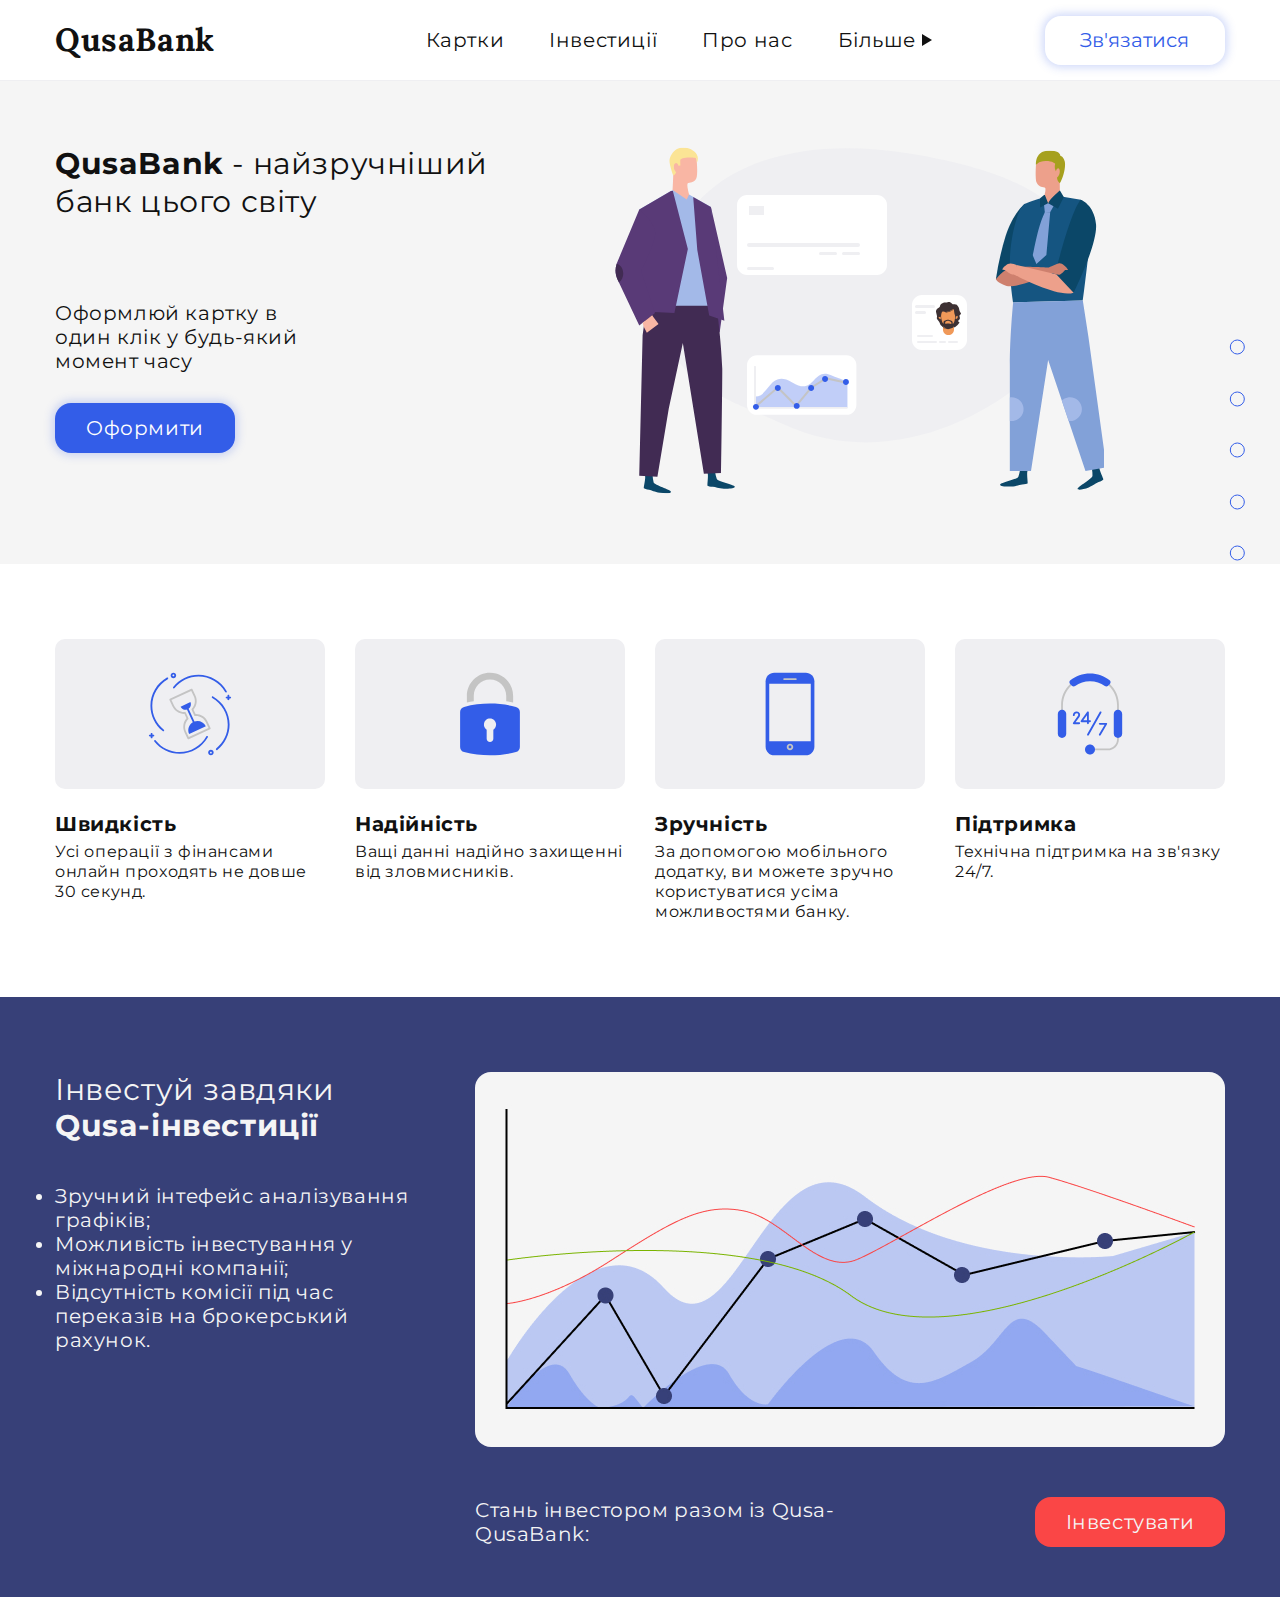
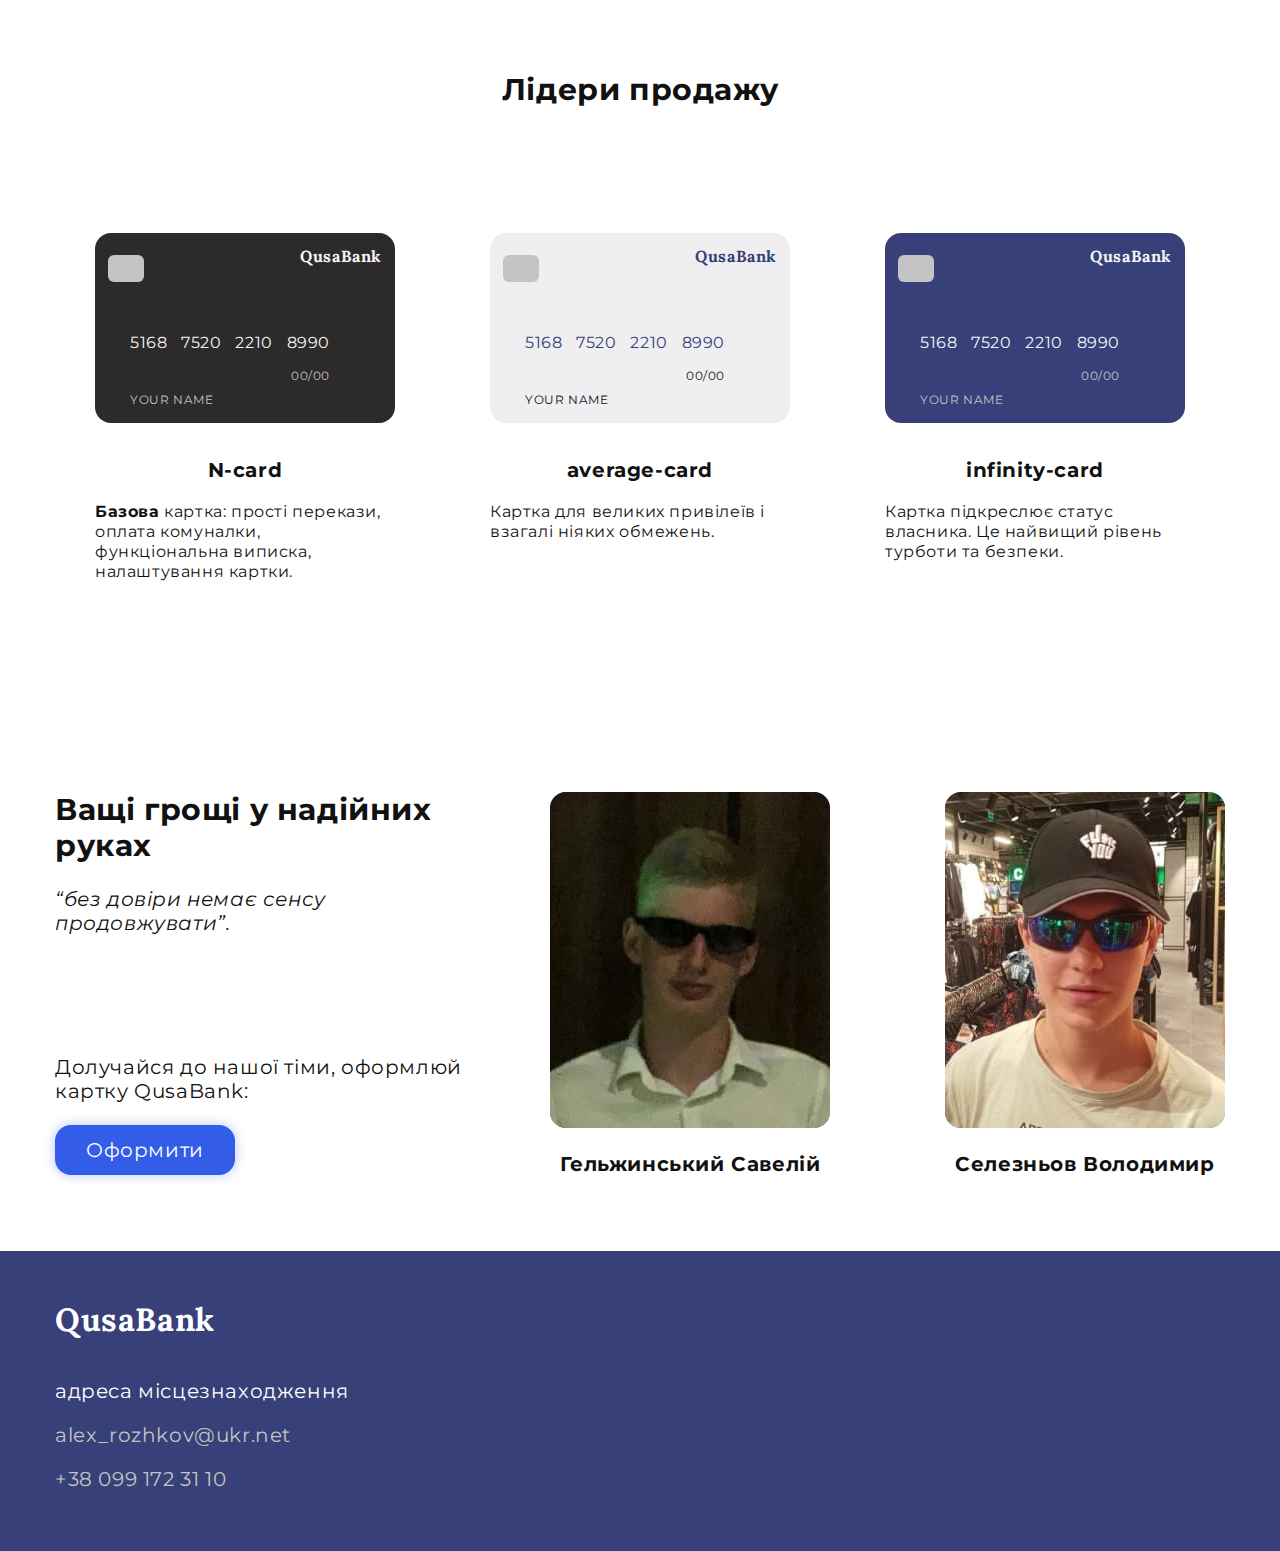
==== index.html @ 8b02522b "Дополнен код." ====
<!DOCTYPE html>
<html lang="uk">
  <head>
    <meta charset="UTF-8" />
    <meta http-equiv="X-UA-Compatible" content="IE=edge" />
    <meta name="viewport" content="width=device-width, initial-scale=1.0" />
    <title>QusuBank - Головна</title>
    <link rel="preconnect" href="https://fonts.googleapis.com" />
    <link rel="preconnect" href="https://fonts.gstatic.com" crossorigin />
    <link
      href="https://fonts.googleapis.com/css2?family=Lora:wght@700&family=Montserrat:ital,wght@0,400;0,500;0,700;1,400&display=swap"
      rel="stylesheet"
    />
    <link
      rel="stylesheet"
      href="https://cdnjs.cloudflare.com/ajax/libs/modern-normalize/1.1.0/modern-normalize.min.css"
    />
    <link rel="stylesheet" href="./css/main.min.css" />
  </head>
  <body>
    <header class="header">
      <div class="header__container container">
        <a href="./index.html" lang="en" class="logo link">QusaBank</a>
        <nav>
          <ul class="menu list">
            <li class="menu__item">
              <a href="./cards.html" class="menu__link_inactive menu__link link">Картки</a>
            </li>
            <li class="menu__item">
              <a href="./investing.html" class="menu__link_inactive menu__link link">Інвестиції</a>
            </li>
            <li class="menu__item">
              <a href="./about.html" class="menu__link_inactive menu__link link">Про нас</a>
            </li>
            <li class="menu__item_more menu__link_more menu__link link">Більше
              <svg class="menu__svg_more" width="12" height="12">
                <polygon points="0,0 10,6 0,12"/>
              </svg>
              <aside class="is-hidden menu_min">
                <ul class="list">
                  <li><a href="./investing.html" class="menu__link_min menu__link link">Розділ 1</a>
                  <li><a href="./investing.html" class="menu__link_min menu__link link">Розділ 2</a>
                  <li><a href="./investing.html" class="menu__link_min menu__link link">Розділ 3</a>
                  <li><a href="./investing.html" class="menu__link_min menu__link link">Розділ 4</a>
                </ul>
              </aside>
            </li>
          </ul>
        </nav>
        <button type="button" class="contact-button">Зв'язатися</button>
      </div>
    </header>
    <main>
      <section class="navigation">
      <ul class="navigation__list list">
        <li class="navigation__item"><a href="#hero" class="navigation__link_active navigation__link link">Головна</a></li>
        <li class="navigation__item"><a href="#advantages" class="navigation__link link">Переваги</a></li>
        <li class="navigation__item"><a href="#investing" class="navigation__link link">Інвестуй</a></li>
        <li class="navigation__item"><a href="#cards" class="navigation__link link">Картки</a></li>
        <li class="navigation__item"><a href="#about" class="navigation__link link">Власники</a></li>
      </ul>
    </section>
      <section class="hero section" id="hero">
        <div class="hero__container container">
          <div class="hero__text">
            <h1 class="main-title">
              <strong lang="en">QusaBank</strong> - найзручніший банк цього світу
            </h1>
            <p class="hero__text_order">Оформлюй картку в один клік у будь-який момент часу</p>
            <a href="" class="order__link link">Оформити</a>
          </div>
          <div class="hero__container_svg">
              <svg class="hero__svg_blop" width="415" height="300">
                <use href="./images/sprite.svg#blop-hero"></use>
              </svg>
            <a class="hero1 hero__svg_owners hero__svg link" href="https://github.com/Geljinskiy" rel="noopener noreferrer nofollow" target="_blank">
              <svg width="120" height="346">
                <use href="./images/sprite.svg#hero1"></use>
              </svg>
            </a>
            <a class="hero2 hero__svg_owners hero__svg link" href="https://github.com/Poison2300" rel="noopener noreferrer nofollow" target="_blank">
              <svg width="110" height="340">
                <use href="./images/sprite.svg#hero2"></use>
              </svg>
            </a>
            <a class="hero__svg_card hero__svg link" href="./cards.html">
              <svg width="150" height="80" >
                <use href="./images/sprite.svg#card"></use>
              </svg>
            </a>
            <a class="hero__svg_id-card hero__svg link" href="">
              <svg width="55" height="55" >
                <use href="./images/sprite.svg#id-card"></use>
              </svg>
            </a>
            <a class="hero__svg_graphic hero__svg link" href="">
              <svg width="110" height="60" >
                <use href="./images/sprite.svg#graphic-hero"></use>
              </svg>
            </a>
          </div>
        </div>
      </section>
      <section class="advantages section" id="advantages">
        <div class="container">
          <h2 class="visually-hidden">Переваги</h2>
          <!--Має бути схованним-->
          <ul class="advantages__list card-set list">
            <li class="advantages__item card-set__item">
              <div class="advantages__img">
                <svg width="84">
                  <use href="./images/sprite.svg#time"></use>
                </svg>
              </div>
                <h3 class="advantages__subtitle subtitle">Швидкість</h3>
                <p class="p_small">
                  Усі операції з фінансами онлайн проходять не довше 30 секунд.
                </p>
            </li>
            <li class="advantages__item card-set__item">
              <div class="advantages__img">
                <svg width="84">
                  <use href="./images/sprite.svg#lock"></use>
                </svg>
              </div>
                <h3 class="advantages__subtitle subtitle">Надійність</h3>
                <p class="p_small">Ващі данні надійно захищенні від зловмисників.</p>
            </li>
            <li class="advantages__item card-set__item">
              <div class="advantages__img">
                <svg width="84">
                  <use href="./images/sprite.svg#phone"></use>
                </svg>
              </div>
                <h3 class="advantages__subtitle subtitle">Зручність</h3>
                <p class="p_small">
                  За допомогою мобільного додатку, ви можете зручно користуватися
                  усіма можливостями банку.
                </p>
            </li>
            <li class="advantages__item card-set__item">
              <div class="advantages__img">
                <svg width="84"">
                  <use href="./images/sprite.svg#headphones"></use>
                </svg>
              </div>
                <h3 class="advantages__subtitle subtitle">Підтримка</h3>
                <p class="p_small">Технічна підтримка на зв'язку 24/7.</p>
            </li>
          </ul>
        </div>
      </section>
      <section class="investing_main section" id="investing">
        <div class="investing__container_main container">
          <div class="investing__text_main">
            <h2 class="investing__title_main title">
              Інвестуй завдяки <strong><span lang="en">Qusa</span>-інвестиції</strong>
            </h2>
            <ul>
              <li>Зручний інтефейс аналізування графіків;</li>
              <li>Можливість інвестування у міжнародні компанії;</li>
              <li>
                Відсутність комісії під час переказів на брокерський рахунок.
              </li>
            </ul>
          </div>
          <div class="investing__graphic_main">
            <img class="graphic__img_main" width="750" src="./images/jpg,png/graphic.jpg" alt="графік">
            <div class="investing_join">
              <p class="investing__text_join">Стань інвестором разом із <span lang="en">Qusa-QusaBank</span>:</p>
              <a href="" class="investing__link_join link">Інвестувати</a>
            </div>
          </div>
        </div>
      </section>
      <section class="cards section" id="cards">
        <div class="container">
          <h2 class="cards__title_main title">Лідери продажу</h2>
          <ul class="card-set list">
            <li class="card-set__item">
              <a href="" class="cards__link link">
                <div class="card">
                <svg width="300" height="190">
                  <rect width="300" height="190" fill="#2C2A2A" rx="16"/>
                  <rect width="36" height="27" x="13" y="22" fill="#C4C4C4" rx="6"/>
                </svg>
                <p class="card-b-name n-card-main-color card-p">QusaBank</p>
                <p class="card-number n-card-main-color card-p">5168&nbsp;&nbsp;&nbsp;7520&nbsp;&nbsp;&nbsp;2210&nbsp;&nbsp;&nbsp;8990</p>
                <p class="card-term n-card-secondary-color card-p">00/00</p>
                <p class="card-owner-name n-card-secondary-color card-p">YOUR NAME</p>
                </div>
                <h3 lang="en" class="cards-main-name subtitle">N-card</h3>
                <p class="p_small">
                  <b>Базова</b> картка: прості перекази, оплата комуналки,
                  функціональна виписка, налаштування картки.
                </p>
              </a>
            </li>
            <li class="card-set__item">
              <a href="" class="cards__link link">
                <div class="card">
                <svg width="300" height="190">
                  <rect width="300" height="190" fill="#EFEFF2" rx="16"/>
                  <rect width="36" height="27" x="13" y="22" fill="#C4C4C4" rx="6"/>
                </svg>
                <p class="card-b-name average-card-main-color card-p">QusaBank</p>
                <p class="card-number average-card-main-color card-p">5168&nbsp;&nbsp;&nbsp;7520&nbsp;&nbsp;&nbsp;2210&nbsp;&nbsp;&nbsp;8990</p>
                <p class="card-term average-card-secondary-color card-p">00/00</p>
                <p class="card-owner-name average-card-secondary-color card-p">YOUR NAME</p>
                </div>
                <h3 lang="en" class="cards-main-name subtitle">average-card</h3>
                <p class="p_small">Картка для великих привілеїв і взагалі ніяких обмежень.</p>
              </a>
            </li>
            <li class="card-set__item">
              <a href="" class="cards__link link">
                <div class="card">
                <svg width="300" height="190">
                  <rect width="300" height="190" fill="#374078" rx="16"/>
                  <rect width="36" height="27" x="13" y="22" fill="#C4C4C4" rx="6"/>
                </svg>
                <p class="card-b-name infinity-card-main-color card-p">QusaBank</p>
                <p class="card-number infinity-card-main-color card-p">5168&nbsp;&nbsp;&nbsp;7520&nbsp;&nbsp;&nbsp;2210&nbsp;&nbsp;&nbsp;8990</p>
                <p class="card-term infinity-card-secondary-color card-p">00/00</p>
                <p class="card-owner-name infinity-card-secondary-color card-p">YOUR NAME</p>
                </div>
                <h3 lang="en" class="cards-main-name subtitle">infinity-card</h3>
                <p class="p_small">
                  Картка підкреслює статус власника. Це найвищий рівень турботи та
                  безпеки.
                </p>
              </a>
            </li>
          </ul>
        </div>
      </section>
      <section class="about_main section" id="about">
        <div class="about__container_main container">
            <div class="about__text_main">
              <h2 class="about__title_main title">Ващі грощі у надійних руках</h2>
              <q class="about__cite_main">“без довіри немає сенсу продовжувати”.</q>
              <p class="about__text_join">Долучайся до нашої тіми, оформлюй картку <span lang="en">QusaBank</span>:</p>
              <a href="" class="order__link link">Оформити</a>
            </div>
            <ul class="owners__list_main list">
              <li class="owners__item_main">
                <a class="owners__link_gh link" href="https://github.com/Geljinskiy" rel="noopener noreferrer nofollow" target="_blank">
                  <div class="staff_main">
                    <img class="staff__photo_main" src="./images/jpg,png/geljinskiy.jpg" alt="Гельжинський - співвласник банку QusaBank" width="280"/>
                    <div class="owners__description">
                      <p class="owners__description_part">
                        Засновник та співвласник банку “<span lang="en">QusaBank</span>”.
                      </p>
                      <p class="owners__description_part">17 місце в
                        укрфїнському списку “Форбс”.
                      </p>
                    </div>
                  </div>
                  <h3 class="owners__name_main subtitle">Гельжинський Савелій</h3>
                </a>
              </li>
              <li class="owners__item_main">
                <a class="owners__link_gh link" href="https://github.com/Poison2300" rel="noopener noreferrer nofollow" target="_blank">
                  <div class="staff_main">
                    <img class="staff__photo_main" src="./images/jpg,png/seleznev.jpg" alt="Селезньов - співвласник банку QusaBank" width="280"/>
                    <div class="owners__description">
                      <p class="owners__description_part">
                        Засновник та співвласник банку “<span lang="en">QusaBank</span>”.
                      </p>
                      <p class="owners__description_part">19 місце в
                        укрфїнському списку “Форбс”.
                      </p>
                    </div>
                  </div>
                  <h3 class="owners__name_main subtitle">Селезньов Володимир</h3>
                </a>
              </li>
            </ul>
        </div>
      </section>
    </main>
    <footer class="footer">
      <div class="container">
          <a href="" lang="en" class="logo_footer logo link">QusaBank</a>
          <address>
            <div class="footer__address">
              <a class="footer__link_opaque footer__link link" href="https://goo.gl/maps/NCCSErjgZUdGbSYT9" rel="noopener noreferrer nofollow" target="_blank" >адреса місцезнаходження</a>
              <ul class="list">
                <li>
                  <a lang="en" href="mailto:alex_rozhkov@ukr.net" class="footer__link link"
                    >alex_rozhkov@ukr.net</a>
                </li>
                <li>
                  <a href="tel:+380991723110" class="footer__link link">+38 099 172 31 10</a>
                </li>
              </ul>
            </div>
          </address>
      </div>
    </footer>
    <script src="./js/scrollBar.js"></script>
  </body>
</html>
---- css/main.min.css ----
:root{--main-font: "Montserrat", sans-serif;--secondary-font: "Lora", serif;--primary-brand-color: #335de8;--secondary-brand-color: #374078;--complementary-brand-color: #fa4646;--main-light-color: #efeff2;--secondary-light-color: #c4c4c4;--tertiary-light-color: #f5f5f5;--white-color: #ffffff;--main-dark-color: #111111;--card-set__item: 4;--card-set-margin-pos: 30px;--card-set-margin-neg: -30px;--transition-main: 250ms linear}.visually-hidden{position:absolute;width:1px;height:1px;margin:-1px;padding:0;overflow:hidden;bottom:0;clip:rect(0 0 0 0)}.is-hidden{opacity:0;pointer-events:none;visibility:hidden}html{box-sizing:border-box}*,*::before,*::after{box-sizing:inherit}body{font-family:var(--main-font);font-size:20px;font-style:normal;font-weight:400;color:var(--main-dark-color);line-height:1.2;letter-spacing:0.03em}h1,h2,h3,h4,p{margin-top:0;margin-bottom:0}ul,ol{margin-top:0;margin-bottom:0;padding-left:0}img{display:block;max-width:100%;height:auto}a{display:block}.list{list-style:none}.link{text-decoration:none;color:inherit}address{font-style:normal}q{quotes:none;font-style:italic}.container{width:1200px;margin-left:auto;margin-right:auto;padding-left:15px;padding-right:15px}.logo{font-family:var(--secondary-font);font-weight:700;font-size:32px}section{padding-top:75px;padding-bottom:75px}.p_small{font-size:16px;line-height:1.25}.title{font-weight:700;font-size:30px}.subtitle{font-weight:700;font-size:inherit}.main-title{font-weight:400;font-size:30px;line-height:1.27;margin-bottom:80px}.card-set{display:flex;flex-wrap:wrap;margin-left:var(--card-set-margin-neg);margin-top:var(--card-set-margin-neg)}.card-set__item{margin-left:var(--card-set-margin-pos);margin-top:var(--card-set-margin-pos);flex-basis:calc(100% / var(--card-set__item) - 30px)}.contact-button{min-width:180px;padding:13px 22px;color:var(--primary-brand-color);box-shadow:0px 0px 10px 2px rgba(51,93,232,0.25);border-radius:16px;border-style:none;background-color:var(--white-color);cursor:pointer;transition:color var(--transition-main),background-color var(--transition-main)}.contact-button:focus-visible,.contact-button:hover{color:var(--white-color);background-color:var(--primary-brand-color)}.order__link{min-width:180px;display:inline-block;text-align:center;color:var(--white-color);background-color:var(--primary-brand-color);padding:13px 16px;border-radius:16px;box-shadow:0px 0px 10px 2px rgba(51,93,232,0.25);transition:color var(--transition-main),background-color var(--transition-main)}.order__link:focus-visible,.order__link:hover{background-color:var(--white-color);color:var(--primary-brand-color)}.slider{width:397px;margin-left:74px;margin-top:auto;margin-bottom:auto}.slider-nav{text-align:center}.slider-nav__item{cursor:pointer;height:12px;width:12px;background-color:var(--secondary-light-color);border-radius:50%;display:inline-block;transition:background-color var(--transition-main)}.slider-nav__item:not(:last-child){margin-right:10px}.slider-nav__item_active,.slider-nav__item:hover{background-color:var(--primary-brand-color)}.slides{position:relative;margin-bottom:18px}.slides__item{display:none}.slides__img{border-radius:16px}.slides__text{color:var(--tertiary-light-color);position:absolute;width:100%;text-align:center;top:190px}.prev,.next{position:absolute;top:50%;transform:translateY(-50%);display:flex;justify-content:center;align-items:center;cursor:pointer;width:40px;height:40px;border-radius:50%;border:2px solid var(--secondary-light-color);transition:border-color var(--transition-main);user-select:none}.prev{left:-17px;transform:translateX(-100%)}.next{right:-17px;transform:translateX(100%)}.prev:hover .nav-slider-svg,.next:hover .nav-slider-svg{fill:var(--primary-brand-color)}.prev:hover,.next:hover{border-color:var(--primary-brand-color)}.nav-slider-svg,.nav-slider-svg{fill:var(--secondary-light-color);transition:fill var(--transition-main)}.navigation{position:fixed;top:50%;transform:translateY(-50%);right:0;z-index:100;padding-left:75px}.navigation__list{height:230px;display:flex;flex-direction:column;justify-content:space-between;transition:transform var(--transition-main)}.navigation:hover .navigation__list{transform:translateX(-100%)}.navigation__item{position:relative}.navigation__link{transform:translateX(100%);transition:var(--transition-main)}.navigation__link:hover,.navigation__link:focus-visible{color:var(--primary-brand-color)}.navigation__link:hover .navigation__link::before,.navigation__link:focus-visible .navigation__link::before{background-color:var(--primary-brand-color)}.navigation__link_active{color:var(--primary-brand-color)}.navigation__link::before{content:"";position:absolute;height:15px;width:15px;border:solid var(--primary-brand-color) 1px;border-radius:50%;background-color:transparent;top:50%;transform:translateY(-50%);left:-50px;transition:background-color var(--transition-main)}.header{border-bottom:1px solid var(--main-light-color)}.header__container{display:flex;align-items:center;justify-content:space-between}.menu{display:flex;align-items:center;margin-left:100px}.menu__item{overflow:hidden;position:relative}.menu__item:not(:last-child){margin-right:45px}.menu__link{position:relative;display:block;padding-top:28px;padding-bottom:28px;transition:color var(--transition-main)}.menu__link:focus-visible,.menu__link:hover{color:var(--primary-brand-color)}.menu__link_inactive::after{content:"";height:2px;width:100%;bottom:-2px;left:0;background-color:#335de8;border-radius:26px;position:absolute}.menu__item:hover .menu__link_inactive::after,.menu__item:focus-visible .menu__link_inactive::after{transition:transform var(--transition-main);transform:translateY(-26px)}.menu__link_active{color:var(--primary-brand-color)}.menu__link_active::after{content:"";height:2px;width:100%;bottom:24px;left:0;background-color:#335de8;border-radius:26px;position:absolute}.menu__svg_more{fill:currentColor;transform-origin:center center;position:absolute;top:50%;right:0;transform:translateY(-50%);transition:transform 300ms linear}.menu__item_more{overflow:visible;cursor:default;padding-right:18px}.menu__item_more:hover .menu__svg_more,.menu__item_more:focus-visible .menu__svg_more{transform:rotate(90deg) translatex(-5px)}.menu_min{z-index:10;width:200px;height:246px;position:absolute;top:60px;left:50%;transform:translateX(-50%);background-color:var(--white-color);display:flex;flex-direction:column;justify-content:space-between;justify-content:center;align-items:center;border-radius:14px;border:1px solid var(--primary-brand-color)}.menu__link_min{padding:15px 30px}.menu__item_more:hover .menu_min{opacity:100%;pointer-events:all;visibility:visible}.hero{background-color:var(--tertiary-light-color);padding:64px 0}.hero__text{width:445px;height:282px}.hero__container_svg{position:relative;width:505px;height:355px;margin-left:107px}.hero__svg_blop{margin-left:55px;margin-top:auto;margin-bottom:auto}.hero__svg{position:absolute;transition:transform var(--transition-main)}.hero__svg:focus-visible,.hero__svg:hover{transform:scale(105%)}.hero__svg_owners{position:absolute;top:50%;transform:translateY(-50%);transition:transform var(--transition-main)}.hero1{left:8px}.hero2{right:8px}.hero__svg_owners:focus-visible,.hero__svg_owners:hover{transform:scale(102%) translateY(-50%)}.hero__svg_card{left:130px;top:50px}.hero__svg_id-card{left:305px;top:150px}.hero__svg_graphic{left:140px;top:210px}.hero__container{display:flex;flex-direction:row}.hero__text_order{margin-right:180px;margin-bottom:30px}.advantages__list{display:flex;flex-direction:row}.advantages__item{width:270px}.advantages__img{background-color:var(--main-light-color);margin-bottom:23px;border-radius:10px;display:flex;align-items:center;justify-content:center}.advantages__subtitle{margin-bottom:6px}.investing_main{background-color:var(--secondary-brand-color);color:var(--tertiary-light-color);padding-bottom:50px}.investing__container_main{display:flex}.graphic__img_main{margin-bottom:50px}.investing__text_main{margin-right:40px}.investing__title_main{font-weight:400;margin-bottom:40px}.investing__graphic_main{min-width:750px}.graphic__img_main{border-radius:16px}.investing_join{display:flex;flex-direction:row;align-items:center;justify-content:end}.investing__text_join{margin-right:88px}.investing__link_join{background-color:var(--complementary-brand-color);min-width:190px;padding:13px 16px;text-align:center;border-radius:16px;transition:color var(--transition-main),background-color var(--transition-main)}.investing__link_join:focus-visible,.investing__link_join:hover{color:var(--complementary-brand-color);background-color:var(--tertiary-light-color)}.cards{--card-set__item: 3;--card-set-margin-pos: 15px;--card-set-margin-neg: -15px}.cards__title_main{text-align:center;margin-bottom:60px}.card{position:relative;margin-bottom:30px;transition:transform var(--transition-main)}.card-p{position:absolute}.card-b-name{font-family:var(--secondary-font);font-weight:700;font-size:16px;top:14px;right:13px}.card-number{top:100px;left:35px;font-size:16px}.card-term{font-size:12px;top:136px;left:196px}.card-owner-name{font-size:12px;top:160px;left:35px}.cards__link{display:flex;flex-direction:column;align-items:center;width:300px;width:380px;height:474px;border-radius:22px;padding-top:65px;padding-left:40px;padding-right:40px;transition:background-color var(--transition-main)}.n-card-main-color,.child-card-main-color,.infinity-card-main-color{color:var(--tertiary-light-color)}.average-card-main-color{color:var(--secondary-brand-color)}.n-card-secondary-color,.child-card-secondary-color,.infinity-card-secondary-color{color:var(--secondary-light-color)}.pink-card-secondary-color{color:var(--secondary-brand-color)}.cards__link:focus-visible,.cards__link:hover{background-color:#f5f5f5}.cards__link:focus-visible .card,.cards__link:hover .card{transform:rotate(3deg)}.cards-main-name{margin-bottom:20px;text-align:center}.about__container_main{display:flex}.about__text_main{width:410px;margin-right:85px}.owners__list_main{display:flex}.about__title_main{margin-bottom:23px}.about__cite_main{display:block;margin-bottom:120px}.about__text_join{margin-bottom:22px}.owners__item_main:not(:last-child){margin-right:115px}.owners__link_gh{display:inline-block;width:280px}.staff_main{position:relative;overflow:hidden;margin-bottom:24px;border-radius:16px}.staff__photo_main{background-color:var(--primary-brand-color)}.owners__description{color:var(--white-color);background-color:rgba(51,93,232,0.7);top:0;padding:84px 22px;position:absolute;overflow:auto;transform:translateY(100%);transition:transform var(--transition-main)}.owners__link_gh:focus-visible .owners__description,.owners__link_gh:hover .owners__description{transform:translateY(0%)}.owners__name_main{text-align:center;transition:color var(--transition-main)}.owners__link_gh:focus-visible .owners__name_main,.owners__link_gh:hover .owners__name_main{color:#335de8}.owners__description_part:not(:last-child){margin-bottom:24px}.about__title{margin-bottom:45px}.about-hero{margin-left:auto}.about__container{display:flex}.about-hero{margin-top:-75px;margin-bottom:-75px}.staff__item:not(:last-child){margin-bottom:45px}.staff-container{display:flex}.staff__photo{background-color:var(--primary-brand-color);border-radius:16px;margin-right:75px}.staff__text{display:flex;flex-direction:column;justify-content:space-between;font-size:16px}.staff__name{font-weight:400;margin-bottom:50px}.owners{background-color:var(--tertiary-light-color)}.owners-title{text-align:center;margin-bottom:35px}.footer{color:var(--white-color);background-color:var(--secondary-brand-color);padding-top:50px;padding-bottom:40px}.footer__address{display:inline-block}.footer__link{color:var(--secondary-light-color);margin-bottom:20px;display:inline-block;transition:color var(--transition-main)}.footer__link_opaque{color:var(--white-color)}.footer__link:focus-visible,.footer__link:hover{color:var(--complementary-brand-color)}.logo_footer{margin-bottom:40px;display:inline-block}
/*# sourceMappingURL=main.min.css.map */
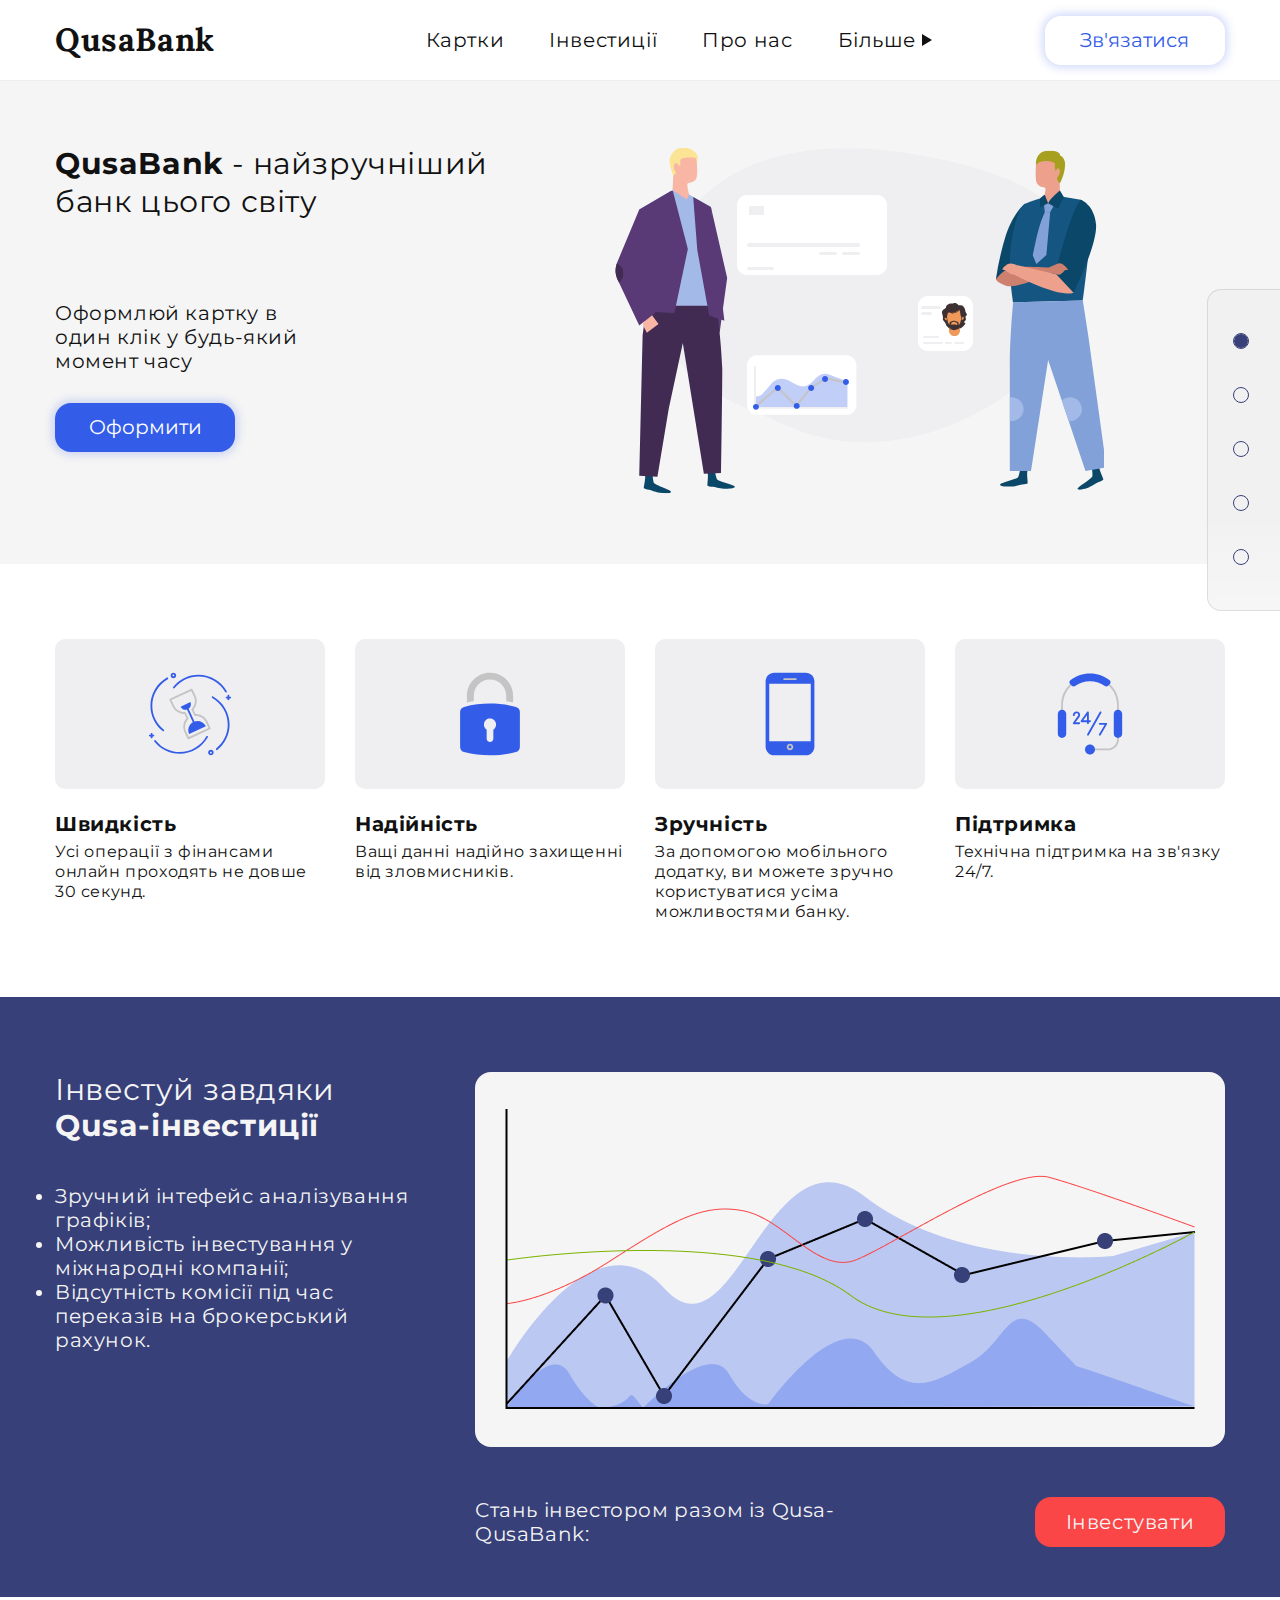
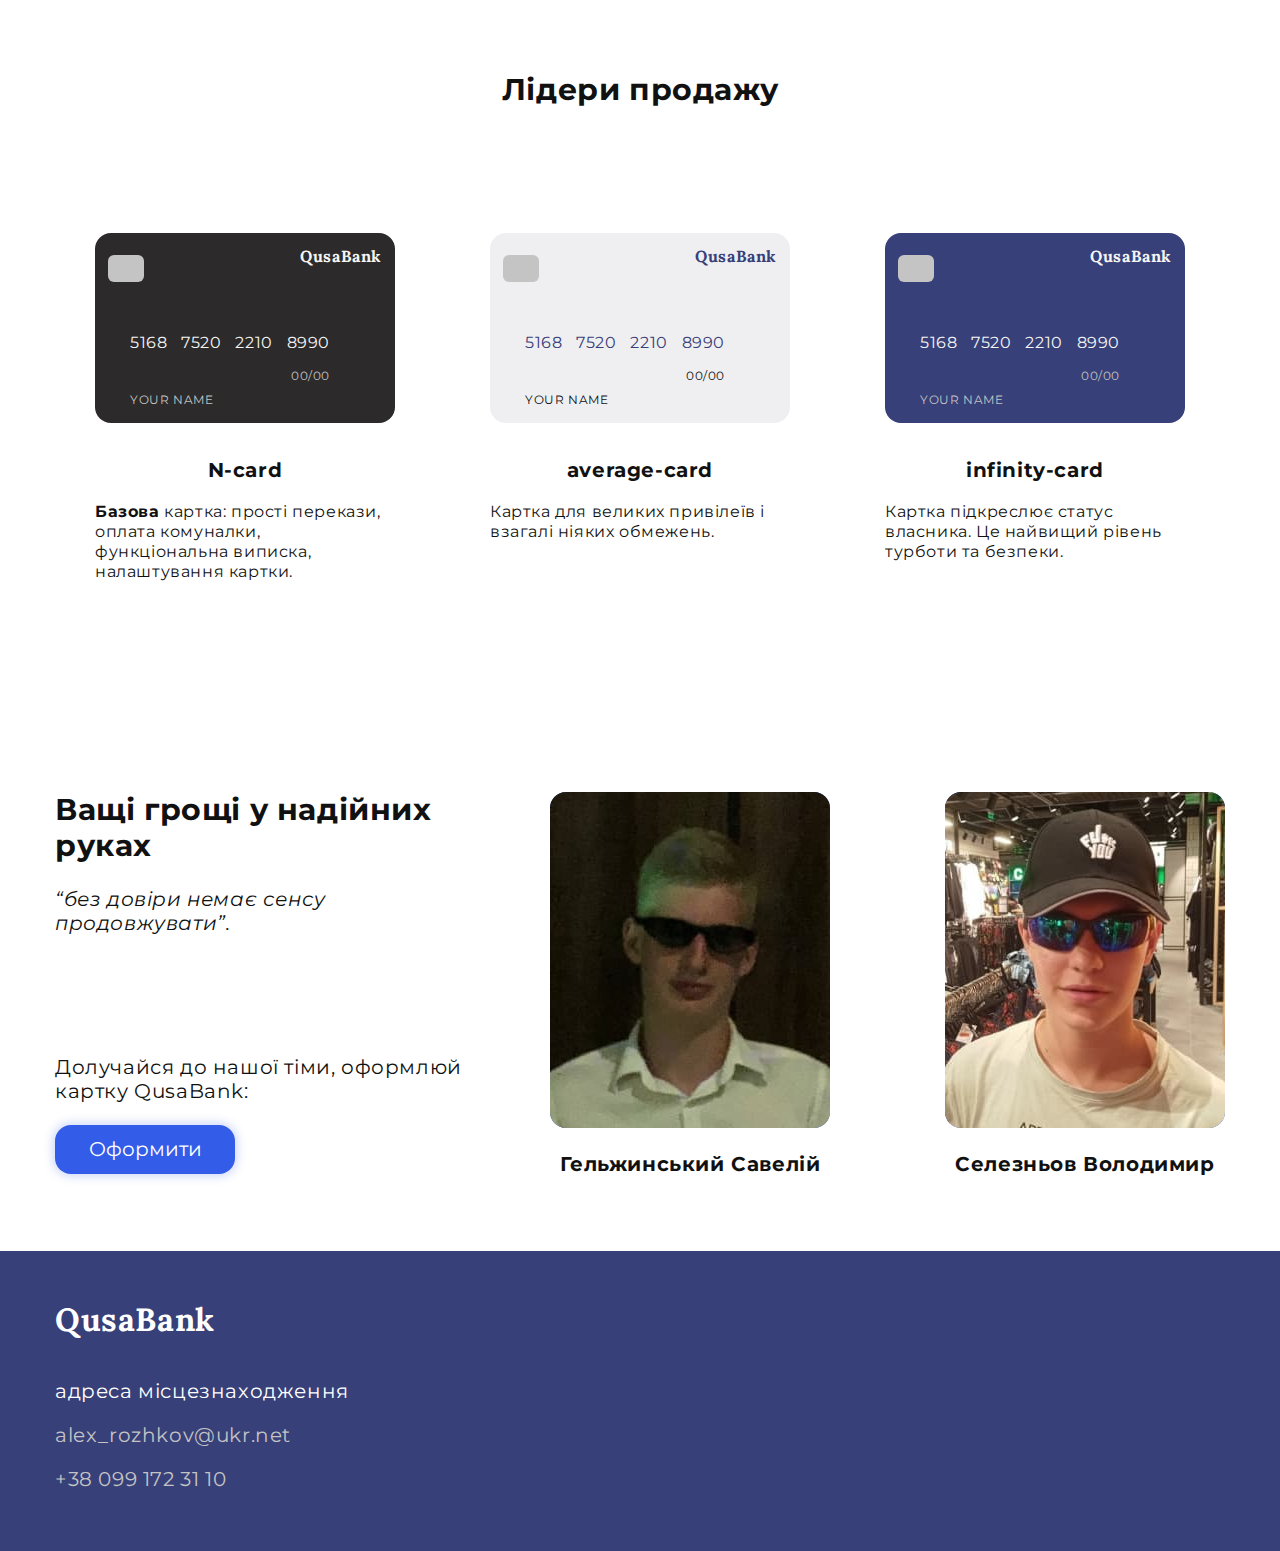
==== commit faff64e5: "Почти все сделано." ====
--- a/index.html
+++ b/index.html
@@ -1,303 +1,419 @@
 <!DOCTYPE html>
 <html lang="uk">
-  <head>
-    <meta charset="UTF-8" />
-    <meta http-equiv="X-UA-Compatible" content="IE=edge" />
-    <meta name="viewport" content="width=device-width, initial-scale=1.0" />
-    <title>QusuBank - Головна</title>
-    <link rel="preconnect" href="https://fonts.googleapis.com" />
-    <link rel="preconnect" href="https://fonts.gstatic.com" crossorigin />
-    <link
-      href="https://fonts.googleapis.com/css2?family=Lora:wght@700&family=Montserrat:ital,wght@0,400;0,500;0,700;1,400&display=swap"
-      rel="stylesheet"
-    />
-    <link
-      rel="stylesheet"
-      href="https://cdnjs.cloudflare.com/ajax/libs/modern-normalize/1.1.0/modern-normalize.min.css"
-    />
-    <link rel="stylesheet" href="./css/main.min.css" />
-  </head>
-  <body>
-    <header class="header">
-      <div class="header__container container">
-        <a href="./index.html" lang="en" class="logo link">QusaBank</a>
-        <nav>
-          <ul class="menu list">
-            <li class="menu__item">
-              <a href="./cards.html" class="menu__link_inactive menu__link link">Картки</a>
-            </li>
-            <li class="menu__item">
-              <a href="./investing.html" class="menu__link_inactive menu__link link">Інвестиції</a>
-            </li>
-            <li class="menu__item">
-              <a href="./about.html" class="menu__link_inactive menu__link link">Про нас</a>
-            </li>
-            <li class="menu__item_more menu__link_more menu__link link">Більше
+<head>
+  <meta charset="UTF-8" />
+  <meta http-equiv="X-UA-Compatible" content="IE=edge" />
+  <meta name="viewport" content="width=device-width, initial-scale=1.0" />
+  <title>QusuBank - Головна</title>
+  <link rel="preconnect" href="https://fonts.googleapis.com" />
+  <link rel="preconnect" href="https://fonts.gstatic.com" crossorigin />
+  <link
+    href="https://fonts.googleapis.com/css2?family=Lora:wght@700&family=Montserrat:ital,wght@0,400;0,500;0,700;1,400&display=swap"
+    rel="stylesheet" />
+  <link rel="stylesheet"
+    href="https://cdnjs.cloudflare.com/ajax/libs/modern-normalize/1.1.0/modern-normalize.min.css" />
+  <link rel="stylesheet" href="./css/main.min.css" />
+</head>
+<body>
+  <header class="header">
+    <div class="header__container container">
+      <a href="./index.html" lang="en" class="logo link">QusaBank</a>
+      <nav>
+        <ul class="menu list">
+          <li class="menu__item">
+            <a href="./cards.html" class="menu__link_inactive menu__link link">Картки</a>
+          </li>
+          <li class="menu__item">
+            <a href="./investing.html" class="menu__link_inactive menu__link link">Інвестиції</a>
+          </li>
+          <li class="menu__item">
+            <a href="./about.html" class="menu__link_inactive menu__link link">Про нас</a>
+          </li>
+          <li class="menu__item_more menu__link_more link">
+            <span class="menu__span_more">
+              Більше
               <svg class="menu__svg_more" width="12" height="12">
-                <polygon points="0,0 10,6 0,12"/>
+                <polygon points="0,0 10,6 0,12" />
               </svg>
-              <aside class="is-hidden menu_min">
-                <ul class="list">
-                  <li><a href="./investing.html" class="menu__link_min menu__link link">Розділ 1</a>
-                  <li><a href="./investing.html" class="menu__link_min menu__link link">Розділ 2</a>
-                  <li><a href="./investing.html" class="menu__link_min menu__link link">Розділ 3</a>
-                  <li><a href="./investing.html" class="menu__link_min menu__link link">Розділ 4</a>
-                </ul>
-              </aside>
+            </span>
+            <aside class="is-hidden menu_min">
+              <ul class="list">
+                <li><a href="./investing.html" class="menu__link_min menu__link link">Розділ 1</a>
+                <li><a href="./investing.html" class="menu__link_min menu__link link">Розділ 2</a>
+                <li><a href="./investing.html" class="menu__link_min menu__link link">Розділ 3</a>
+                <li><a href="./investing.html" class="menu__link_min menu__link link">Розділ 4</a>
+              </ul>
+            </aside>
+          </li>
+        </ul>
+      </nav>
+      <button contatct-modal-open type="button" class="main-button">Зв'язатися</button>
+          <div contatct-modal class="back-drop is-hidden">
+            <div class="modal">
+              <p class="modal__title">Залишіть свої дані, ми вам відповімо:</p>
+              <button class="modal__button_close" contatct-modal-close type="button">
+                <svg class="modal__button_svg" height="18px" width="18px">
+                  <use href="./images/sprite.svg#icon-close"></use>
+                </svg>
+              </button>
+              <form>
+                <label class="modal__label">
+                  <span class="modal__text">Ім'я</span>
+                  <span class="modal__contact">
+                    <input class="modal__field" required name="user-name" type="text" />
+                    <svg class="modal__svg" width="13.6" height="13.6">
+                      <use href="./images/sprite.svg#user-form-logo"></use>
+                    </svg>
+                  </span>
+                </label>
+                <label class="modal__label">
+                  <span class="modal__text">Телефон</span>
+                  <span class="modal__contact">
+                    <input class="modal__field" required name="user-tel" type="tel" />
+                    <svg class="modal__svg" width="14.7" height="14.7">
+                      <use href="./images/sprite.svg#tel-form-logo"></use>
+                    </svg>
+                  </span>
+                </label>
+                <label class="modal__label_text-area modal__label">
+                  <span class="modal__text">Ваше питання (необов'язково)</span>
+                  <textarea class="modal__label_contact-area modal__field" name="user-comment"
+                    placeholder="Введіть текст"></textarea>
+                </label>
+                <button class="order-button main-button" type="submit">Отправить</button>
+              </form>
+            </div>
+          </div>
+    </div>
+  </header>
+  <main>
+    <section class="navigation">
+      <ul class="navigation__list list">
+        <li class="navigation__item">
+          <a href="#hero" class="navigation__link_active navigation__link link">
+            <svg class="navigation__svg" width="16" height="16">
+              <circle r="8" cx="50%" cy="50%" />
+            </svg>
+            <span class="navigation__name">Головна</span></a></li>
+        <li class="navigation__item"><a href="#advantages" class="navigation__link link"><svg class="navigation__svg"
+              width="16" height="16">
+              <circle r="8" cx="50%" cy="50%" />
+            </svg><span class="navigation__name">Переваги</span></a></li>
+        <li class="navigation__item"><a href="#investing" class="navigation__link link"><svg class="navigation__svg"
+              width="16" height="16">
+              <circle r="8" cx="50%" cy="50%" />
+            </svg><span class="navigation__name">Інвестиції</span></a></li>
+        <li class="navigation__item"><a href="#cards" class="navigation__link link"><svg class="navigation__svg"
+              width="16" height="16">
+              <circle r="8" cx="50%" cy="50%" />
+            </svg><span class="navigation__name">Картки</span></a></li>
+        <li class="navigation__item"><a href="#about" class="navigation__link link"><svg class="navigation__svg"
+              width="16" height="16">
+              <circle r="8" cx="50%" cy="50%" />
+            </svg><span class="navigation__name">Власники</span></a></li>
+      </ul>
+    </section>
+    <section class="hero section" id="hero">
+      <div class="hero__container container">
+        <div class="hero__text">
+          <h1 class="main-title">
+            <strong lang="en">QusaBank</strong> - найзручніший банк цього світу
+          </h1>
+          <p class="hero__text_order">Оформлюй картку в один клік у будь-який момент часу</p>
+          <button data-modal-open type="button" class="order-button main-button">Оформити</button>
+          <div data-modal class="back-drop is-hidden">
+            <div class="modal">
+              <p class="modal__title">Залишіть свої дані, ми вам відповімо:</p>
+              <button class="modal__button_close" data-modal-close type="button">
+                <svg class="modal__button_svg" height="18px" width="18px">
+                  <use href="./images/sprite.svg#icon-close"></use>
+                </svg>
+              </button>
+              <form>
+                <label class="modal__label">
+                  <span class="modal__text">Ім'я</span>
+                  <span class="modal__contact">
+                    <input class="modal__field" required name="user-name" type="text" />
+                    <svg class="modal__svg" width="13.6" height="13.6">
+                      <use href="./images/sprite.svg#user-form-logo"></use>
+                    </svg>
+                  </span>
+                </label>
+                <label class="modal__label">
+                  <span class="modal__text">Телефон</span>
+                  <span class="modal__contact">
+                    <input class="modal__field" required name="user-tel" type="tel" />
+                    <svg class="modal__svg" width="14.7" height="14.7">
+                      <use href="./images/sprite.svg#tel-form-logo"></use>
+                    </svg>
+                  </span>
+                </label>
+                <label class="modal__label">
+                  <span class="modal__text">Пошта</span>
+                  <span class="modal__contact">
+                    <input class="modal__field" required name="user-email" type="email" />
+                    <svg class="modal__svg" width="17" height="13.6">
+                      <use href="./images/sprite.svg#email-form-logo"></use>
+                    </svg>
+                  </span>
+                </label>
+                <label class="modal__label">
+                  <span class="modal__text">Тип картки</span>
+                  <span class="modal__contact">
+                    <input class="modal__field" required name="user-card" />
+                    <svg class="modal__svg" width="17" height="13.6">
+                      <use href="./images/sprite.svg#card-form-logo"></use>
+                    </svg>
+                  </span>
+                </label>
+                <label class="modal__label_text-area modal__label">
+                  <span class="modal__text">Коментар</span>
+                  <textarea class="modal__label_contact-area modal__field" name="user-comment"
+                    placeholder="Введіть текст"></textarea>
+                </label>
+                <button class="order-button main-button" type="submit">Отправить</button>
+              </form>
+            </div>
+          </div>
+        </div>
+        <div class="hero__container_svg">
+          <svg class="hero__svg_blop" width="415" height="300">
+            <use href="./images/sprite.svg#blop-hero"></use>
+          </svg>
+          <a class="hero1 hero__svg_owners hero__svg link" href="https://github.com/Geljinskiy"
+            rel="noopener noreferrer nofollow" target="_blank">
+            <svg width="120" height="346">
+              <use href="./images/sprite.svg#hero1"></use>
+            </svg>
+          </a>
+          <a class="hero2 hero__svg_owners hero__svg link" href="https://github.com/Poison2300"
+            rel="noopener noreferrer nofollow" target="_blank">
+            <svg width="110" height="340">
+              <use href="./images/sprite.svg#hero2"></use>
+            </svg>
+          </a>
+          <a class="hero__svg_card hero__svg link" href="./cards.html">
+            <svg width="150" height="80">
+              <use href="./images/sprite.svg#card"></use>
+            </svg>
+          </a>
+          <button data-modal-open type="button" class="hero__svg_id-card hero__svg link">
+            <svg width="55" height="55">
+              <use href="./images/sprite.svg#id-card"></use>
+            </svg>
+          </button>
+          <a class="hero__svg_graphic hero__svg link" href="./investing.html">
+            <svg width="110" height="60">
+              <use href="./images/sprite.svg#graphic-hero"></use>
+            </svg>
+          </a>
+        </div>
+      </div>
+    </section>
+    <section class="advantages section" id="advantages">
+      <div class="container">
+        <h2 class="visually-hidden">Переваги</h2>
+        <!--Має бути схованним-->
+        <ul class="advantages__list card-set list">
+          <li class="advantages__item card-set__item">
+            <div class="advantages__img">
+              <svg width="84">
+                <use href="./images/sprite.svg#time"></use>
+              </svg>
+            </div>
+            <h3 class="advantages__subtitle subtitle">Швидкість</h3>
+            <p class="p_small">
+              Усі операції з фінансами онлайн проходять не довше 30 секунд.
+            </p>
+          </li>
+          <li class="advantages__item card-set__item">
+            <div class="advantages__img">
+              <svg width="84">
+                <use href="./images/sprite.svg#lock"></use>
+              </svg>
+            </div>
+            <h3 class="advantages__subtitle subtitle">Надійність</h3>
+            <p class="p_small">Ващі данні надійно захищенні від зловмисників.</p>
+          </li>
+          <li class="advantages__item card-set__item">
+            <div class="advantages__img">
+              <svg width="84">
+                <use href="./images/sprite.svg#phone"></use>
+              </svg>
+            </div>
+            <h3 class="advantages__subtitle subtitle">Зручність</h3>
+            <p class="p_small">
+              За допомогою мобільного додатку, ви можете зручно користуватися
+              усіма можливостями банку.
+            </p>
+          </li>
+          <li class="advantages__item card-set__item">
+            <div class="advantages__img">
+              <svg width="84"">
+                  <use href=" ./images/sprite.svg#headphones"> </use> </svg> </div> <h3
+                class="advantages__subtitle subtitle">Підтримка</h3>
+                <p class="p_small">Технічна підтримка на зв'язку 24/7.</p>
+          </li>
+        </ul>
+      </div>
+    </section>
+    <section class="investing_main section" id="investing">
+      <div class="investing__container_main container">
+        <div class="investing__text_main">
+          <h2 class="investing__title_main title">
+            Інвестуй завдяки <strong><span lang="en">Qusa</span>-інвестиції</strong>
+          </h2>
+          <ul>
+            <li>Зручний інтефейс аналізування графіків;</li>
+            <li>Можливість інвестування у міжнародні компанії;</li>
+            <li>
+              Відсутність комісії під час переказів на брокерський рахунок.
             </li>
           </ul>
-        </nav>
-        <button type="button" class="contact-button">Зв'язатися</button>
+        </div>
+        <div class="investing__graphic_main">
+          <img class="graphic__img_main" width="750" src="./images/jpg,png/graphic.jpg" alt="графік">
+          <div class="investing_join">
+            <p class="investing__text_join">Стань інвестором разом із <span lang="en">Qusa-QusaBank</span>:</p>
+            <a href="./investing.html" class="investing__link_join link">Інвестувати</a>
+          </div>
+        </div>
       </div>
-    </header>
-    <main>
-      <section class="navigation">
-      <ul class="navigation__list list">
-        <li class="navigation__item"><a href="#hero" class="navigation__link_active navigation__link link">Головна</a></li>
-        <li class="navigation__item"><a href="#advantages" class="navigation__link link">Переваги</a></li>
-        <li class="navigation__item"><a href="#investing" class="navigation__link link">Інвестуй</a></li>
-        <li class="navigation__item"><a href="#cards" class="navigation__link link">Картки</a></li>
-        <li class="navigation__item"><a href="#about" class="navigation__link link">Власники</a></li>
-      </ul>
-    </section>
-      <section class="hero section" id="hero">
-        <div class="hero__container container">
-          <div class="hero__text">
-            <h1 class="main-title">
-              <strong lang="en">QusaBank</strong> - найзручніший банк цього світу
-            </h1>
-            <p class="hero__text_order">Оформлюй картку в один клік у будь-який момент часу</p>
-            <a href="" class="order__link link">Оформити</a>
-          </div>
-          <div class="hero__container_svg">
-              <svg class="hero__svg_blop" width="415" height="300">
-                <use href="./images/sprite.svg#blop-hero"></use>
-              </svg>
-            <a class="hero1 hero__svg_owners hero__svg link" href="https://github.com/Geljinskiy" rel="noopener noreferrer nofollow" target="_blank">
-              <svg width="120" height="346">
-                <use href="./images/sprite.svg#hero1"></use>
-              </svg>
+    </section>
+    <section class="cards section" id="cards">
+      <div class="container">
+        <h2 class="cards__title_main title">Лідери продажу</h2>
+        <ul class="card-set list">
+          <li class="card-set__item">
+            <a href="./cards.html" class="cards__link link">
+              <div class="card">
+                <svg width="300" height="190">
+                  <rect width="300" height="190" fill="#2C2A2A" rx="16" />
+                  <rect width="36" height="27" x="13" y="22" fill="#C4C4C4" rx="6" />
+                </svg>
+                <p class="card-b-name n-card-main-color card-p">QusaBank</p>
+                <p class="card-number n-card-main-color card-p">
+                  5168&nbsp;&nbsp;&nbsp;7520&nbsp;&nbsp;&nbsp;2210&nbsp;&nbsp;&nbsp;8990</p>
+                <p class="card-term n-card-secondary-color card-p">00/00</p>
+                <p class="card-owner-name n-card-secondary-color card-p">YOUR NAME</p>
+              </div>
+              <h3 lang="en" class="cards-main-name subtitle">N-card</h3>
+              <p class="p_small">
+                <b>Базова</b> картка: прості перекази, оплата комуналки,
+                функціональна виписка, налаштування картки.
+              </p>
             </a>
-            <a class="hero2 hero__svg_owners hero__svg link" href="https://github.com/Poison2300" rel="noopener noreferrer nofollow" target="_blank">
-              <svg width="110" height="340">
-                <use href="./images/sprite.svg#hero2"></use>
-              </svg>
+          </li>
+          <li class="card-set__item">
+            <a href="./cards.html" class="cards__link link">
+              <div class="card">
+                <svg width="300" height="190">
+                  <rect width="300" height="190" fill="#EFEFF2" rx="16" />
+                  <rect width="36" height="27" x="13" y="22" fill="#C4C4C4" rx="6" />
+                </svg>
+                <p class="card-b-name average-card-main-color card-p">QusaBank</p>
+                <p class="card-number average-card-main-color card-p">
+                  5168&nbsp;&nbsp;&nbsp;7520&nbsp;&nbsp;&nbsp;2210&nbsp;&nbsp;&nbsp;8990</p>
+                <p class="card-term average-card-secondary-color card-p">00/00</p>
+                <p class="card-owner-name average-card-secondary-color card-p">YOUR NAME</p>
+              </div>
+              <h3 lang="en" class="cards-main-name subtitle">average-card</h3>
+              <p class="p_small">Картка для великих привілеїв і взагалі ніяких обмежень.</p>
             </a>
-            <a class="hero__svg_card hero__svg link" href="./cards.html">
-              <svg width="150" height="80" >
-                <use href="./images/sprite.svg#card"></use>
-              </svg>
+          </li>
+          <li class="card-set__item">
+            <a href="./cards.html" class="cards__link link">
+              <div class="card">
+                <svg width="300" height="190">
+                  <rect width="300" height="190" fill="#374078" rx="16" />
+                  <rect width="36" height="27" x="13" y="22" fill="#C4C4C4" rx="6" />
+                </svg>
+                <p class="card-b-name infinity-card-main-color card-p">QusaBank</p>
+                <p class="card-number infinity-card-main-color card-p">
+                  5168&nbsp;&nbsp;&nbsp;7520&nbsp;&nbsp;&nbsp;2210&nbsp;&nbsp;&nbsp;8990</p>
+                <p class="card-term infinity-card-secondary-color card-p">00/00</p>
+                <p class="card-owner-name infinity-card-secondary-color card-p">YOUR NAME</p>
+              </div>
+              <h3 lang="en" class="cards-main-name subtitle">infinity-card</h3>
+              <p class="p_small">
+                Картка підкреслює статус власника. Це найвищий рівень турботи та
+                безпеки.
+              </p>
             </a>
-            <a class="hero__svg_id-card hero__svg link" href="">
-              <svg width="55" height="55" >
-                <use href="./images/sprite.svg#id-card"></use>
-              </svg>
+          </li>
+        </ul>
+      </div>
+    </section>
+    <section class="about_main section" id="about">
+      <div class="about__container_main container">
+        <div class="about__text_main">
+          <h2 class="about__title_main title">Ващі грощі у надійних руках</h2>
+          <q class="about__cite_main">“без довіри немає сенсу продовжувати”.</q>
+          <p class="about__text_join">Долучайся до нашої тіми, оформлюй картку <span lang="en">QusaBank</span>:</p>
+          <button data-modal-open type="button" class="order-button main-button">Оформити</button>
+        </div>
+        <ul class="owners__list_main list">
+          <li class="owners__item_main">
+            <a class="owners__link_gh link" href="https://github.com/Geljinskiy" rel="noopener noreferrer nofollow"
+              target="_blank">
+              <div class="staff_main">
+                <img class="staff__photo_main" src="./images/jpg,png/geljinskiy.jpg"
+                  alt="Гельжинський - співвласник банку QusaBank" width="280" />
+                <div class="owners__description">
+                  <p class="owners__description_part">
+                    Засновник та співвласник банку “<span lang="en">QusaBank</span>”.
+                  </p>
+                  <p class="owners__description_part">17 місце в
+                    укрфїнському списку “Форбс”.
+                  </p>
+                </div>
+              </div>
+              <h3 class="owners__name_main subtitle">Гельжинський Савелій</h3>
             </a>
-            <a class="hero__svg_graphic hero__svg link" href="">
-              <svg width="110" height="60" >
-                <use href="./images/sprite.svg#graphic-hero"></use>
-              </svg>
+          </li>
+          <li class="owners__item_main">
+            <a class="owners__link_gh link" href="https://github.com/Poison2300" rel="noopener noreferrer nofollow"
+              target="_blank">
+              <div class="staff_main">
+                <img class="staff__photo_main" src="./images/jpg,png/seleznev.jpg"
+                  alt="Селезньов - співвласник банку QusaBank" width="280" />
+                <div class="owners__description">
+                  <p class="owners__description_part">
+                    Засновник та співвласник банку “<span lang="en">QusaBank</span>”.
+                  </p>
+                  <p class="owners__description_part">19 місце в
+                    укрфїнському списку “Форбс”.
+                  </p>
+                </div>
+              </div>
+              <h3 class="owners__name_main subtitle">Селезньов Володимир</h3>
             </a>
-          </div>
-        </div>
-      </section>
-      <section class="advantages section" id="advantages">
-        <div class="container">
-          <h2 class="visually-hidden">Переваги</h2>
-          <!--Має бути схованним-->
-          <ul class="advantages__list card-set list">
-            <li class="advantages__item card-set__item">
-              <div class="advantages__img">
-                <svg width="84">
-                  <use href="./images/sprite.svg#time"></use>
-                </svg>
-              </div>
-                <h3 class="advantages__subtitle subtitle">Швидкість</h3>
-                <p class="p_small">
-                  Усі операції з фінансами онлайн проходять не довше 30 секунд.
-                </p>
+          </li>
+        </ul>
+      </div>
+    </section>
+  </main>
+  <footer class="footer">
+    <div class="container">
+      <a href="" lang="en" class="logo_footer logo link">QusaBank</a>
+      <address>
+        <div class="footer__address">
+          <a class="footer__link_opaque footer__link link" href="https://goo.gl/maps/NCCSErjgZUdGbSYT9"
+            rel="noopener noreferrer nofollow" target="_blank">адреса місцезнаходження</a>
+          <ul class="list">
+            <li>
+              <a lang="en" href="mailto:alex_rozhkov@ukr.net" class="footer__link link">alex_rozhkov@ukr.net</a>
             </li>
-            <li class="advantages__item card-set__item">
-              <div class="advantages__img">
-                <svg width="84">
-                  <use href="./images/sprite.svg#lock"></use>
-                </svg>
-              </div>
-                <h3 class="advantages__subtitle subtitle">Надійність</h3>
-                <p class="p_small">Ващі данні надійно захищенні від зловмисників.</p>
-            </li>
-            <li class="advantages__item card-set__item">
-              <div class="advantages__img">
-                <svg width="84">
-                  <use href="./images/sprite.svg#phone"></use>
-                </svg>
-              </div>
-                <h3 class="advantages__subtitle subtitle">Зручність</h3>
-                <p class="p_small">
-                  За допомогою мобільного додатку, ви можете зручно користуватися
-                  усіма можливостями банку.
-                </p>
-            </li>
-            <li class="advantages__item card-set__item">
-              <div class="advantages__img">
-                <svg width="84"">
-                  <use href="./images/sprite.svg#headphones"></use>
-                </svg>
-              </div>
-                <h3 class="advantages__subtitle subtitle">Підтримка</h3>
-                <p class="p_small">Технічна підтримка на зв'язку 24/7.</p>
+            <li>
+              <a href="tel:+380991723110" class="footer__link link">+38 099 172 31 10</a>
             </li>
           </ul>
         </div>
-      </section>
-      <section class="investing_main section" id="investing">
-        <div class="investing__container_main container">
-          <div class="investing__text_main">
-            <h2 class="investing__title_main title">
-              Інвестуй завдяки <strong><span lang="en">Qusa</span>-інвестиції</strong>
-            </h2>
-            <ul>
-              <li>Зручний інтефейс аналізування графіків;</li>
-              <li>Можливість інвестування у міжнародні компанії;</li>
-              <li>
-                Відсутність комісії під час переказів на брокерський рахунок.
-              </li>
-            </ul>
-          </div>
-          <div class="investing__graphic_main">
-            <img class="graphic__img_main" width="750" src="./images/jpg,png/graphic.jpg" alt="графік">
-            <div class="investing_join">
-              <p class="investing__text_join">Стань інвестором разом із <span lang="en">Qusa-QusaBank</span>:</p>
-              <a href="" class="investing__link_join link">Інвестувати</a>
-            </div>
-          </div>
-        </div>
-      </section>
-      <section class="cards section" id="cards">
-        <div class="container">
-          <h2 class="cards__title_main title">Лідери продажу</h2>
-          <ul class="card-set list">
-            <li class="card-set__item">
-              <a href="" class="cards__link link">
-                <div class="card">
-                <svg width="300" height="190">
-                  <rect width="300" height="190" fill="#2C2A2A" rx="16"/>
-                  <rect width="36" height="27" x="13" y="22" fill="#C4C4C4" rx="6"/>
-                </svg>
-                <p class="card-b-name n-card-main-color card-p">QusaBank</p>
-                <p class="card-number n-card-main-color card-p">5168&nbsp;&nbsp;&nbsp;7520&nbsp;&nbsp;&nbsp;2210&nbsp;&nbsp;&nbsp;8990</p>
-                <p class="card-term n-card-secondary-color card-p">00/00</p>
-                <p class="card-owner-name n-card-secondary-color card-p">YOUR NAME</p>
-                </div>
-                <h3 lang="en" class="cards-main-name subtitle">N-card</h3>
-                <p class="p_small">
-                  <b>Базова</b> картка: прості перекази, оплата комуналки,
-                  функціональна виписка, налаштування картки.
-                </p>
-              </a>
-            </li>
-            <li class="card-set__item">
-              <a href="" class="cards__link link">
-                <div class="card">
-                <svg width="300" height="190">
-                  <rect width="300" height="190" fill="#EFEFF2" rx="16"/>
-                  <rect width="36" height="27" x="13" y="22" fill="#C4C4C4" rx="6"/>
-                </svg>
-                <p class="card-b-name average-card-main-color card-p">QusaBank</p>
-                <p class="card-number average-card-main-color card-p">5168&nbsp;&nbsp;&nbsp;7520&nbsp;&nbsp;&nbsp;2210&nbsp;&nbsp;&nbsp;8990</p>
-                <p class="card-term average-card-secondary-color card-p">00/00</p>
-                <p class="card-owner-name average-card-secondary-color card-p">YOUR NAME</p>
-                </div>
-                <h3 lang="en" class="cards-main-name subtitle">average-card</h3>
-                <p class="p_small">Картка для великих привілеїв і взагалі ніяких обмежень.</p>
-              </a>
-            </li>
-            <li class="card-set__item">
-              <a href="" class="cards__link link">
-                <div class="card">
-                <svg width="300" height="190">
-                  <rect width="300" height="190" fill="#374078" rx="16"/>
-                  <rect width="36" height="27" x="13" y="22" fill="#C4C4C4" rx="6"/>
-                </svg>
-                <p class="card-b-name infinity-card-main-color card-p">QusaBank</p>
-                <p class="card-number infinity-card-main-color card-p">5168&nbsp;&nbsp;&nbsp;7520&nbsp;&nbsp;&nbsp;2210&nbsp;&nbsp;&nbsp;8990</p>
-                <p class="card-term infinity-card-secondary-color card-p">00/00</p>
-                <p class="card-owner-name infinity-card-secondary-color card-p">YOUR NAME</p>
-                </div>
-                <h3 lang="en" class="cards-main-name subtitle">infinity-card</h3>
-                <p class="p_small">
-                  Картка підкреслює статус власника. Це найвищий рівень турботи та
-                  безпеки.
-                </p>
-              </a>
-            </li>
-          </ul>
-        </div>
-      </section>
-      <section class="about_main section" id="about">
-        <div class="about__container_main container">
-            <div class="about__text_main">
-              <h2 class="about__title_main title">Ващі грощі у надійних руках</h2>
-              <q class="about__cite_main">“без довіри немає сенсу продовжувати”.</q>
-              <p class="about__text_join">Долучайся до нашої тіми, оформлюй картку <span lang="en">QusaBank</span>:</p>
-              <a href="" class="order__link link">Оформити</a>
-            </div>
-            <ul class="owners__list_main list">
-              <li class="owners__item_main">
-                <a class="owners__link_gh link" href="https://github.com/Geljinskiy" rel="noopener noreferrer nofollow" target="_blank">
-                  <div class="staff_main">
-                    <img class="staff__photo_main" src="./images/jpg,png/geljinskiy.jpg" alt="Гельжинський - співвласник банку QusaBank" width="280"/>
-                    <div class="owners__description">
-                      <p class="owners__description_part">
-                        Засновник та співвласник банку “<span lang="en">QusaBank</span>”.
-                      </p>
-                      <p class="owners__description_part">17 місце в
-                        укрфїнському списку “Форбс”.
-                      </p>
-                    </div>
-                  </div>
-                  <h3 class="owners__name_main subtitle">Гельжинський Савелій</h3>
-                </a>
-              </li>
-              <li class="owners__item_main">
-                <a class="owners__link_gh link" href="https://github.com/Poison2300" rel="noopener noreferrer nofollow" target="_blank">
-                  <div class="staff_main">
-                    <img class="staff__photo_main" src="./images/jpg,png/seleznev.jpg" alt="Селезньов - співвласник банку QusaBank" width="280"/>
-                    <div class="owners__description">
-                      <p class="owners__description_part">
-                        Засновник та співвласник банку “<span lang="en">QusaBank</span>”.
-                      </p>
-                      <p class="owners__description_part">19 місце в
-                        укрфїнському списку “Форбс”.
-                      </p>
-                    </div>
-                  </div>
-                  <h3 class="owners__name_main subtitle">Селезньов Володимир</h3>
-                </a>
-              </li>
-            </ul>
-        </div>
-      </section>
-    </main>
-    <footer class="footer">
-      <div class="container">
-          <a href="" lang="en" class="logo_footer logo link">QusaBank</a>
-          <address>
-            <div class="footer__address">
-              <a class="footer__link_opaque footer__link link" href="https://goo.gl/maps/NCCSErjgZUdGbSYT9" rel="noopener noreferrer nofollow" target="_blank" >адреса місцезнаходження</a>
-              <ul class="list">
-                <li>
-                  <a lang="en" href="mailto:alex_rozhkov@ukr.net" class="footer__link link"
-                    >alex_rozhkov@ukr.net</a>
-                </li>
-                <li>
-                  <a href="tel:+380991723110" class="footer__link link">+38 099 172 31 10</a>
-                </li>
-              </ul>
-            </div>
-          </address>
-      </div>
-    </footer>
-    <script src="./js/scrollBar.js"></script>
-  </body>
-</html>
+      </address>
+    </div>
+  </footer>
+  <script src="./js/scrollBar.js"></script>
+  <script src="./js/modal.js"></script>
+</body>
+
+</html>--- a/css/main.min.css
+++ b/css/main.min.css
@@ -1,2 +1,2 @@
-:root{--main-font: "Montserrat", sans-serif;--secondary-font: "Lora", serif;--primary-brand-color: #335de8;--secondary-brand-color: #374078;--complementary-brand-color: #fa4646;--main-light-color: #efeff2;--secondary-light-color: #c4c4c4;--tertiary-light-color: #f5f5f5;--white-color: #ffffff;--main-dark-color: #111111;--card-set__item: 4;--card-set-margin-pos: 30px;--card-set-margin-neg: -30px;--transition-main: 250ms linear}.visually-hidden{position:absolute;width:1px;height:1px;margin:-1px;padding:0;overflow:hidden;bottom:0;clip:rect(0 0 0 0)}.is-hidden{opacity:0;pointer-events:none;visibility:hidden}html{box-sizing:border-box}*,*::before,*::after{box-sizing:inherit}body{font-family:var(--main-font);font-size:20px;font-style:normal;font-weight:400;color:var(--main-dark-color);line-height:1.2;letter-spacing:0.03em}h1,h2,h3,h4,p{margin-top:0;margin-bottom:0}ul,ol{margin-top:0;margin-bottom:0;padding-left:0}img{display:block;max-width:100%;height:auto}a{display:block}.list{list-style:none}.link{text-decoration:none;color:inherit}address{font-style:normal}q{quotes:none;font-style:italic}.container{width:1200px;margin-left:auto;margin-right:auto;padding-left:15px;padding-right:15px}.logo{font-family:var(--secondary-font);font-weight:700;font-size:32px}section{padding-top:75px;padding-bottom:75px}.p_small{font-size:16px;line-height:1.25}.title{font-weight:700;font-size:30px}.subtitle{font-weight:700;font-size:inherit}.main-title{font-weight:400;font-size:30px;line-height:1.27;margin-bottom:80px}.card-set{display:flex;flex-wrap:wrap;margin-left:var(--card-set-margin-neg);margin-top:var(--card-set-margin-neg)}.card-set__item{margin-left:var(--card-set-margin-pos);margin-top:var(--card-set-margin-pos);flex-basis:calc(100% / var(--card-set__item) - 30px)}.contact-button{min-width:180px;padding:13px 22px;color:var(--primary-brand-color);box-shadow:0px 0px 10px 2px rgba(51,93,232,0.25);border-radius:16px;border-style:none;background-color:var(--white-color);cursor:pointer;transition:color var(--transition-main),background-color var(--transition-main)}.contact-button:focus-visible,.contact-button:hover{color:var(--white-color);background-color:var(--primary-brand-color)}.order__link{min-width:180px;display:inline-block;text-align:center;color:var(--white-color);background-color:var(--primary-brand-color);padding:13px 16px;border-radius:16px;box-shadow:0px 0px 10px 2px rgba(51,93,232,0.25);transition:color var(--transition-main),background-color var(--transition-main)}.order__link:focus-visible,.order__link:hover{background-color:var(--white-color);color:var(--primary-brand-color)}.slider{width:397px;margin-left:74px;margin-top:auto;margin-bottom:auto}.slider-nav{text-align:center}.slider-nav__item{cursor:pointer;height:12px;width:12px;background-color:var(--secondary-light-color);border-radius:50%;display:inline-block;transition:background-color var(--transition-main)}.slider-nav__item:not(:last-child){margin-right:10px}.slider-nav__item_active,.slider-nav__item:hover{background-color:var(--primary-brand-color)}.slides{position:relative;margin-bottom:18px}.slides__item{display:none}.slides__img{border-radius:16px}.slides__text{color:var(--tertiary-light-color);position:absolute;width:100%;text-align:center;top:190px}.prev,.next{position:absolute;top:50%;transform:translateY(-50%);display:flex;justify-content:center;align-items:center;cursor:pointer;width:40px;height:40px;border-radius:50%;border:2px solid var(--secondary-light-color);transition:border-color var(--transition-main);user-select:none}.prev{left:-17px;transform:translateX(-100%)}.next{right:-17px;transform:translateX(100%)}.prev:hover .nav-slider-svg,.next:hover .nav-slider-svg{fill:var(--primary-brand-color)}.prev:hover,.next:hover{border-color:var(--primary-brand-color)}.nav-slider-svg,.nav-slider-svg{fill:var(--secondary-light-color);transition:fill var(--transition-main)}.navigation{position:fixed;top:50%;transform:translateY(-50%);right:0;z-index:100;padding-left:75px}.navigation__list{height:230px;display:flex;flex-direction:column;justify-content:space-between;transition:transform var(--transition-main)}.navigation:hover .navigation__list{transform:translateX(-100%)}.navigation__item{position:relative}.navigation__link{transform:translateX(100%);transition:var(--transition-main)}.navigation__link:hover,.navigation__link:focus-visible{color:var(--primary-brand-color)}.navigation__link:hover .navigation__link::before,.navigation__link:focus-visible .navigation__link::before{background-color:var(--primary-brand-color)}.navigation__link_active{color:var(--primary-brand-color)}.navigation__link::before{content:"";position:absolute;height:15px;width:15px;border:solid var(--primary-brand-color) 1px;border-radius:50%;background-color:transparent;top:50%;transform:translateY(-50%);left:-50px;transition:background-color var(--transition-main)}.header{border-bottom:1px solid var(--main-light-color)}.header__container{display:flex;align-items:center;justify-content:space-between}.menu{display:flex;align-items:center;margin-left:100px}.menu__item{overflow:hidden;position:relative}.menu__item:not(:last-child){margin-right:45px}.menu__link{position:relative;display:block;padding-top:28px;padding-bottom:28px;transition:color var(--transition-main)}.menu__link:focus-visible,.menu__link:hover{color:var(--primary-brand-color)}.menu__link_inactive::after{content:"";height:2px;width:100%;bottom:-2px;left:0;background-color:#335de8;border-radius:26px;position:absolute}.menu__item:hover .menu__link_inactive::after,.menu__item:focus-visible .menu__link_inactive::after{transition:transform var(--transition-main);transform:translateY(-26px)}.menu__link_active{color:var(--primary-brand-color)}.menu__link_active::after{content:"";height:2px;width:100%;bottom:24px;left:0;background-color:#335de8;border-radius:26px;position:absolute}.menu__svg_more{fill:currentColor;transform-origin:center center;position:absolute;top:50%;right:0;transform:translateY(-50%);transition:transform 300ms linear}.menu__item_more{overflow:visible;cursor:default;padding-right:18px}.menu__item_more:hover .menu__svg_more,.menu__item_more:focus-visible .menu__svg_more{transform:rotate(90deg) translatex(-5px)}.menu_min{z-index:10;width:200px;height:246px;position:absolute;top:60px;left:50%;transform:translateX(-50%);background-color:var(--white-color);display:flex;flex-direction:column;justify-content:space-between;justify-content:center;align-items:center;border-radius:14px;border:1px solid var(--primary-brand-color)}.menu__link_min{padding:15px 30px}.menu__item_more:hover .menu_min{opacity:100%;pointer-events:all;visibility:visible}.hero{background-color:var(--tertiary-light-color);padding:64px 0}.hero__text{width:445px;height:282px}.hero__container_svg{position:relative;width:505px;height:355px;margin-left:107px}.hero__svg_blop{margin-left:55px;margin-top:auto;margin-bottom:auto}.hero__svg{position:absolute;transition:transform var(--transition-main)}.hero__svg:focus-visible,.hero__svg:hover{transform:scale(105%)}.hero__svg_owners{position:absolute;top:50%;transform:translateY(-50%);transition:transform var(--transition-main)}.hero1{left:8px}.hero2{right:8px}.hero__svg_owners:focus-visible,.hero__svg_owners:hover{transform:scale(102%) translateY(-50%)}.hero__svg_card{left:130px;top:50px}.hero__svg_id-card{left:305px;top:150px}.hero__svg_graphic{left:140px;top:210px}.hero__container{display:flex;flex-direction:row}.hero__text_order{margin-right:180px;margin-bottom:30px}.advantages__list{display:flex;flex-direction:row}.advantages__item{width:270px}.advantages__img{background-color:var(--main-light-color);margin-bottom:23px;border-radius:10px;display:flex;align-items:center;justify-content:center}.advantages__subtitle{margin-bottom:6px}.investing_main{background-color:var(--secondary-brand-color);color:var(--tertiary-light-color);padding-bottom:50px}.investing__container_main{display:flex}.graphic__img_main{margin-bottom:50px}.investing__text_main{margin-right:40px}.investing__title_main{font-weight:400;margin-bottom:40px}.investing__graphic_main{min-width:750px}.graphic__img_main{border-radius:16px}.investing_join{display:flex;flex-direction:row;align-items:center;justify-content:end}.investing__text_join{margin-right:88px}.investing__link_join{background-color:var(--complementary-brand-color);min-width:190px;padding:13px 16px;text-align:center;border-radius:16px;transition:color var(--transition-main),background-color var(--transition-main)}.investing__link_join:focus-visible,.investing__link_join:hover{color:var(--complementary-brand-color);background-color:var(--tertiary-light-color)}.cards{--card-set__item: 3;--card-set-margin-pos: 15px;--card-set-margin-neg: -15px}.cards__title_main{text-align:center;margin-bottom:60px}.card{position:relative;margin-bottom:30px;transition:transform var(--transition-main)}.card-p{position:absolute}.card-b-name{font-family:var(--secondary-font);font-weight:700;font-size:16px;top:14px;right:13px}.card-number{top:100px;left:35px;font-size:16px}.card-term{font-size:12px;top:136px;left:196px}.card-owner-name{font-size:12px;top:160px;left:35px}.cards__link{display:flex;flex-direction:column;align-items:center;width:300px;width:380px;height:474px;border-radius:22px;padding-top:65px;padding-left:40px;padding-right:40px;transition:background-color var(--transition-main)}.n-card-main-color,.child-card-main-color,.infinity-card-main-color{color:var(--tertiary-light-color)}.average-card-main-color{color:var(--secondary-brand-color)}.n-card-secondary-color,.child-card-secondary-color,.infinity-card-secondary-color{color:var(--secondary-light-color)}.pink-card-secondary-color{color:var(--secondary-brand-color)}.cards__link:focus-visible,.cards__link:hover{background-color:#f5f5f5}.cards__link:focus-visible .card,.cards__link:hover .card{transform:rotate(3deg)}.cards-main-name{margin-bottom:20px;text-align:center}.about__container_main{display:flex}.about__text_main{width:410px;margin-right:85px}.owners__list_main{display:flex}.about__title_main{margin-bottom:23px}.about__cite_main{display:block;margin-bottom:120px}.about__text_join{margin-bottom:22px}.owners__item_main:not(:last-child){margin-right:115px}.owners__link_gh{display:inline-block;width:280px}.staff_main{position:relative;overflow:hidden;margin-bottom:24px;border-radius:16px}.staff__photo_main{background-color:var(--primary-brand-color)}.owners__description{color:var(--white-color);background-color:rgba(51,93,232,0.7);top:0;padding:84px 22px;position:absolute;overflow:auto;transform:translateY(100%);transition:transform var(--transition-main)}.owners__link_gh:focus-visible .owners__description,.owners__link_gh:hover .owners__description{transform:translateY(0%)}.owners__name_main{text-align:center;transition:color var(--transition-main)}.owners__link_gh:focus-visible .owners__name_main,.owners__link_gh:hover .owners__name_main{color:#335de8}.owners__description_part:not(:last-child){margin-bottom:24px}.about__title{margin-bottom:45px}.about-hero{margin-left:auto}.about__container{display:flex}.about-hero{margin-top:-75px;margin-bottom:-75px}.staff__item:not(:last-child){margin-bottom:45px}.staff-container{display:flex}.staff__photo{background-color:var(--primary-brand-color);border-radius:16px;margin-right:75px}.staff__text{display:flex;flex-direction:column;justify-content:space-between;font-size:16px}.staff__name{font-weight:400;margin-bottom:50px}.owners{background-color:var(--tertiary-light-color)}.owners-title{text-align:center;margin-bottom:35px}.footer{color:var(--white-color);background-color:var(--secondary-brand-color);padding-top:50px;padding-bottom:40px}.footer__address{display:inline-block}.footer__link{color:var(--secondary-light-color);margin-bottom:20px;display:inline-block;transition:color var(--transition-main)}.footer__link_opaque{color:var(--white-color)}.footer__link:focus-visible,.footer__link:hover{color:var(--complementary-brand-color)}.logo_footer{margin-bottom:40px;display:inline-block}
+:root{--main-font: "Montserrat", sans-serif;--secondary-font: "Lora", serif;--primary-brand-color: #335de8;--secondary-brand-color: #374078;--complementary-brand-color: #fa4646;--main-light-color: #efeff2;--secondary-light-color: #c4c4c4;--tertiary-light-color: #f5f5f5;--white-color: #ffffff;--main-dark-color: #111111;--form-color: #888787;--card-set__item: 4;--card-set-margin-pos: 30px;--card-set-margin-neg: -30px;--transition-main: 250ms linear}.visually-hidden{position:absolute;width:1px;height:1px;margin:-1px;padding:0;overflow:hidden;bottom:0;clip:rect(0 0 0 0)}.is-hidden{opacity:0;pointer-events:none;visibility:hidden}html{box-sizing:border-box}*,*::before,*::after{box-sizing:inherit}body{font-family:var(--main-font);font-size:20px;font-style:normal;font-weight:400;color:var(--main-dark-color);line-height:1.2;letter-spacing:0.03em}h1,h2,h3,h4,p{margin-top:0;margin-bottom:0}ul,ol{margin-top:0;margin-bottom:0;padding-left:0}img{display:block;max-width:100%;height:auto}a{display:block}.list{list-style:none}.link{text-decoration:none;color:inherit}address{font-style:normal}q{quotes:none;font-style:italic}.container{width:1200px;margin-left:auto;margin-right:auto;padding-left:15px;padding-right:15px}.logo{font-family:var(--secondary-font);font-weight:700;font-size:32px}section{padding-top:75px;padding-bottom:75px}.p_small{font-size:16px;line-height:1.25}.title{font-weight:700;font-size:30px}.subtitle{font-weight:700;font-size:inherit}.main-title{font-weight:400;font-size:30px;line-height:1.27;margin-bottom:80px}.card-set{display:flex;flex-wrap:wrap;margin-left:var(--card-set-margin-neg);margin-top:var(--card-set-margin-neg)}.card-set__item{margin-left:var(--card-set-margin-pos);margin-top:var(--card-set-margin-pos);flex-basis:calc(100% / var(--card-set__item) - 30px)}.main-button{min-width:180px;padding:13px 22px;color:var(--primary-brand-color);box-shadow:0px 0px 10px 2px rgba(51,93,232,0.25);border-radius:16px;border-style:none;background-color:var(--white-color);cursor:pointer;transition:color var(--transition-main),background-color var(--transition-main)}.main-button:focus-visible,.main-button:hover{color:var(--white-color);background-color:var(--primary-brand-color)}.order-button{color:var(--white-color);background-color:var(--primary-brand-color)}.order-button:focus-visible,.order-button:hover{background-color:var(--white-color);color:var(--primary-brand-color)}.slider{width:397px;margin-left:74px;margin-top:auto;margin-bottom:auto}.slider-nav{text-align:center}.slider-nav__item{cursor:pointer;height:12px;width:12px;background-color:var(--secondary-light-color);border-radius:50%;display:inline-block;transition:background-color var(--transition-main)}.slider-nav__item:not(:last-child){margin-right:10px}.slider-nav__item_active,.slider-nav__item:hover{background-color:var(--primary-brand-color)}.slides{position:relative;margin-bottom:18px}.slides__item{display:none}.slides__img{border-radius:16px}.slides__text{color:var(--tertiary-light-color);position:absolute;width:100%;text-align:center;top:190px}.prev,.next{position:absolute;top:50%;transform:translateY(-50%);display:flex;justify-content:center;align-items:center;cursor:pointer;width:40px;height:40px;border-radius:50%;border:2px solid var(--secondary-light-color);transition:border-color var(--transition-main);user-select:none}.prev{left:-17px;transform:translateX(-100%)}.next{right:-17px;transform:translateX(100%)}.prev:hover .nav-slider-svg,.next:hover .nav-slider-svg{fill:var(--primary-brand-color)}.prev:hover,.next:hover{border-color:var(--primary-brand-color)}.nav-slider-svg,.nav-slider-svg{fill:var(--secondary-light-color);transition:fill var(--transition-main)}.navigation{position:fixed;top:50%;transform:translateY(-50%);right:0;z-index:10;padding-left:75px}.navigation__list{padding:25px;padding-right:60px;border-radius:14px;background-color:rgba(236,234,234,0.4);backdrop-filter:blur(40px);border:0.5px solid rgba(0,0,0,0.1);transform:translateX(170px);transition:transform var(--transition-main)}.navigation:hover .navigation__list{transform:translateX(20px)}.navigation__link{padding:15px 0px;transition:var(--transition-main)}.navigation__link:hover,.navigation__link:focus-visible{color:var(--secondary-brand-color)}.navigation__link_active{color:var(--secondary-brand-color)}.navigation__name{padding-left:30px}.navigation__svg{border:solid var(--secondary-brand-color) 1px;border-radius:50%;fill:transparent;transition:fill var(--transition-main)}.navigation__link:hover .navigation__svg{fill:var(--secondary-brand-color)}.navigation__link_active .navigation__svg{fill:var(--secondary-brand-color)}.back-drop{z-index:100;position:fixed;top:0;left:0;height:100vh;width:100vw;background:rgba(0,0,0,0.2);transition:opacity var(--transition-main),visibility var(--transition-main)}.modal{text-align:center;padding:40px;border-radius:16px;position:absolute;top:50%;left:50%;transform:translate(-50%, -50%);background-color:var(--white-color);transition:transform var(--transition-main)}.back-drop.is-hidden .modal{transform:translate(-50%, 0%)}.modal__button_close{position:absolute;right:9px;top:9px;display:flex;justify-content:center;align-items:center;width:30px;height:30px;cursor:pointer;background:#ffffff;border:1px solid rgba(0,0,0,0.2);box-sizing:border-box;border-radius:50%;cursor:pointer}.modal__button_svg{display:flex;justify-content:center;align-items:center;fill:var(--form-color);transition:color var(--transition-main)}.modal__button_close:focus .modal__button_svg,.modal__button_close:hover .modal__button_svg{fill:var(--primary-brand-color)}.modal__title{font-size:20px;font-weight:700;margin-bottom:12px}.modal__label{display:flex;flex-direction:column;align-items:flex-start;margin-bottom:10px}.modal__label_text-area{margin-bottom:30px}.modal__text{color:var(--form-color);font-size:16px;margin-bottom:4px}.modal__field{border:1px solid rgba(33,33,33,0.2);box-sizing:border-box;border-radius:4px;width:100%;height:40px;padding-left:42px;outline:none;transition:border-color var(--transition-main);font-size:16px}.modal__field::placeholder{font-size:16px;color:var(--secondary-light-color)}.modal__field:focus,.modal__field:hover{border-color:var(--primary-brand-color)}.modal__svg{position:absolute;top:50%;transform:translateY(-50%);left:15px;fill:var(--form-color);transition:fill var(--transition-main)}.modal__field:focus+.modal__svg,.modal__field:hover+.modal__svg{fill:var(--primary-brand-color)}.modal__label_contact-area{padding-left:16px;padding-top:12px;padding-bottom:12px;resize:none;height:120px}.modal__contact{width:100%;position:relative}.header{border-bottom:1px solid var(--main-light-color)}.header__container{display:flex;align-items:center;justify-content:space-between}.menu{display:flex;align-items:center;margin-left:100px}.menu__item{overflow:hidden;position:relative}.menu__item:not(:last-child){margin-right:45px}.menu__link{position:relative;display:block;padding-top:28px;padding-bottom:28px;transition:color var(--transition-main)}.menu__link:focus-visible,.menu__link:hover{color:var(--primary-brand-color)}.menu__link_inactive::after{content:"";height:2px;width:100%;bottom:-2px;left:0;background-color:#335de8;border-radius:26px;position:absolute}.menu__item:hover .menu__link_inactive::after,.menu__item:focus-visible .menu__link_inactive::after{transition:transform var(--transition-main);transform:translateY(-26px)}.menu__link_active{color:var(--primary-brand-color)}.menu__link_active::after{content:"";height:2px;width:100%;bottom:24px;left:0;background-color:#335de8;border-radius:26px;position:absolute}.menu__link_more{position:relative;display:block;padding-top:28px;padding-bottom:28px;transition:color var(--transition-main)}.menu__svg_more{fill:currentColor;transform-origin:center center;position:absolute;top:50%;right:0;transform:translateY(-50%);transition:transform 300ms linear}.menu .menu__span_more{transition:color var(--transition-main)}.menu__item_more{overflow:visible;cursor:default;padding-right:18px}.menu__item_more:hover .menu__span_more{color:var(--primary-brand-color)}.menu__item_more:hover .menu__svg_more,.menu__item_more:focus-visible .menu__svg_more{transform:rotate(90deg) translatex(-5px)}.menu_min{z-index:10;width:200px;height:246px;position:absolute;top:60px;left:50%;transform:translateX(-50%);display:flex;flex-direction:column;justify-content:space-between;justify-content:center;align-items:center;border-radius:14px;background-color:rgba(236,234,234,0.4);backdrop-filter:blur(40px);border:0.5px solid rgba(0,0,0,0.1);transition:opacity var(--transition-main)}.menu__link_min{padding:15px 30px}.menu__item_more:hover .menu_min{opacity:100%;pointer-events:all;visibility:visible}.hero{background-color:var(--tertiary-light-color);padding:64px 0}.hero__text{width:445px;height:282px}.hero__container_svg{position:relative;width:505px;height:355px;margin-left:107px}.hero__svg_blop{margin-left:55px;margin-top:auto;margin-bottom:auto}.hero__svg{position:absolute;transition:transform var(--transition-main)}.hero__svg:focus-visible,.hero__svg:hover{transform:scale(105%)}.hero__svg_owners{position:absolute;top:50%;transform:translateY(-50%);transition:transform var(--transition-main)}.hero1{left:8px}.hero2{right:8px}.hero__svg_owners:focus-visible,.hero__svg_owners:hover{transform:scale(102%) translateY(-50%)}.hero__svg_card{left:130px;top:50px}.hero__svg_id-card{left:305px;top:150px;border:none;outline:none;cursor:pointer;background-color:transparent}.hero__svg_graphic{left:140px;top:210px}.hero__container{display:flex;flex-direction:row}.hero__text_order{margin-right:180px;margin-bottom:30px}.advantages__list{display:flex;flex-direction:row}.advantages__item{width:270px}.advantages__img{background-color:var(--main-light-color);margin-bottom:23px;border-radius:10px;display:flex;align-items:center;justify-content:center}.advantages__subtitle{margin-bottom:6px}.investing_main{background-color:var(--secondary-brand-color);color:var(--tertiary-light-color);padding-bottom:50px}.investing__container_main{display:flex}.graphic__img_main{margin-bottom:50px}.investing__text_main{margin-right:40px}.investing__title_main{font-weight:400;margin-bottom:40px}.investing__graphic_main{min-width:750px}.graphic__img_main{border-radius:16px}.investing_join{display:flex;flex-direction:row;align-items:center;justify-content:end}.investing__text_join{margin-right:88px}.investing__link_join{background-color:var(--complementary-brand-color);min-width:190px;padding:13px 16px;text-align:center;border-radius:16px;transition:color var(--transition-main),background-color var(--transition-main)}.investing__link_join:focus-visible,.investing__link_join:hover{color:var(--complementary-brand-color);background-color:var(--tertiary-light-color)}.investing__body{overflow-y:scroll}.cards{--card-set__item: 3;--card-set-margin-pos: 15px;--card-set-margin-neg: -15px}.cards__title_main{text-align:center;margin-bottom:60px}.card{position:relative;margin-bottom:30px;transition:transform var(--transition-main)}.card-p{position:absolute}.card-b-name{font-family:var(--secondary-font);font-weight:700;font-size:16px;top:14px;right:13px}.card-number{top:100px;left:35px;font-size:16px}.card-term{font-size:12px;top:136px;left:196px}.card-owner-name{font-size:12px;top:160px;left:35px}.cards__link{display:flex;flex-direction:column;align-items:center;width:300px;width:380px;height:474px;border-radius:22px;padding-top:65px;padding-left:40px;padding-right:40px;transition:background-color var(--transition-main)}.cards__button{border:none;outline:none;cursor:pointer;background-color:transparent}.n-card-main-color,.child-card-main-color,.infinity-card-main-color{color:var(--tertiary-light-color)}.average-card-main-color{color:var(--secondary-brand-color)}.n-card-secondary-color,.child-card-secondary-color,.infinity-card-secondary-color{color:var(--secondary-light-color)}.pink-card-secondary-color{color:var(--secondary-brand-color)}.cards__link:focus-visible,.cards__link:hover{background-color:#f5f5f5}.cards__link:focus-visible .card,.cards__link:hover .card{transform:rotate(3deg)}.cards-main-name{margin-bottom:20px;text-align:center}.about__container_main{display:flex}.about__text_main{width:410px;margin-right:85px}.owners__list_main{display:flex}.about__title_main{margin-bottom:23px}.about__cite_main{display:block;margin-bottom:120px}.about__text_join{margin-bottom:22px}.owners__item_main:not(:last-child){margin-right:115px}.owners__link_gh{display:inline-block;width:280px}.staff_main{position:relative;overflow:hidden;margin-bottom:24px;border-radius:16px}.staff__photo_main{background-color:var(--primary-brand-color)}.owners__description{color:var(--white-color);background-color:rgba(51,93,232,0.7);top:0;padding:84px 22px;position:absolute;overflow:auto;transform:translateY(100%);transition:transform var(--transition-main)}.owners__link_gh:focus-visible .owners__description,.owners__link_gh:hover .owners__description{transform:translateY(0%)}.owners__name_main{text-align:center;transition:color var(--transition-main)}.owners__link_gh:focus-visible .owners__name_main,.owners__link_gh:hover .owners__name_main{color:#335de8}.owners__description_part:not(:last-child){margin-bottom:24px}.about__title{margin-bottom:45px}.about-hero{margin-left:auto}.about__container{display:flex}.about-hero{margin-top:-75px;margin-bottom:-75px}.staff__item:not(:last-child){margin-bottom:45px}.staff-container{display:flex}.staff__photo{background-color:var(--primary-brand-color);border-radius:16px;margin-right:75px}.staff__text{display:flex;flex-direction:column;justify-content:space-between;font-size:16px}.staff__name{font-weight:400;margin-bottom:50px}.owners{background-color:var(--tertiary-light-color)}.owners-title{text-align:center;margin-bottom:35px}.footer{color:var(--white-color);background-color:var(--secondary-brand-color);padding-top:50px;padding-bottom:40px}.footer__address{display:inline-block}.footer__link{color:var(--secondary-light-color);margin-bottom:20px;display:inline-block;transition:color var(--transition-main)}.footer__link_opaque{color:var(--white-color)}.footer__link:focus-visible,.footer__link:hover{color:var(--complementary-brand-color)}.logo_footer{margin-bottom:40px;display:inline-block}
 /*# sourceMappingURL=main.min.css.map */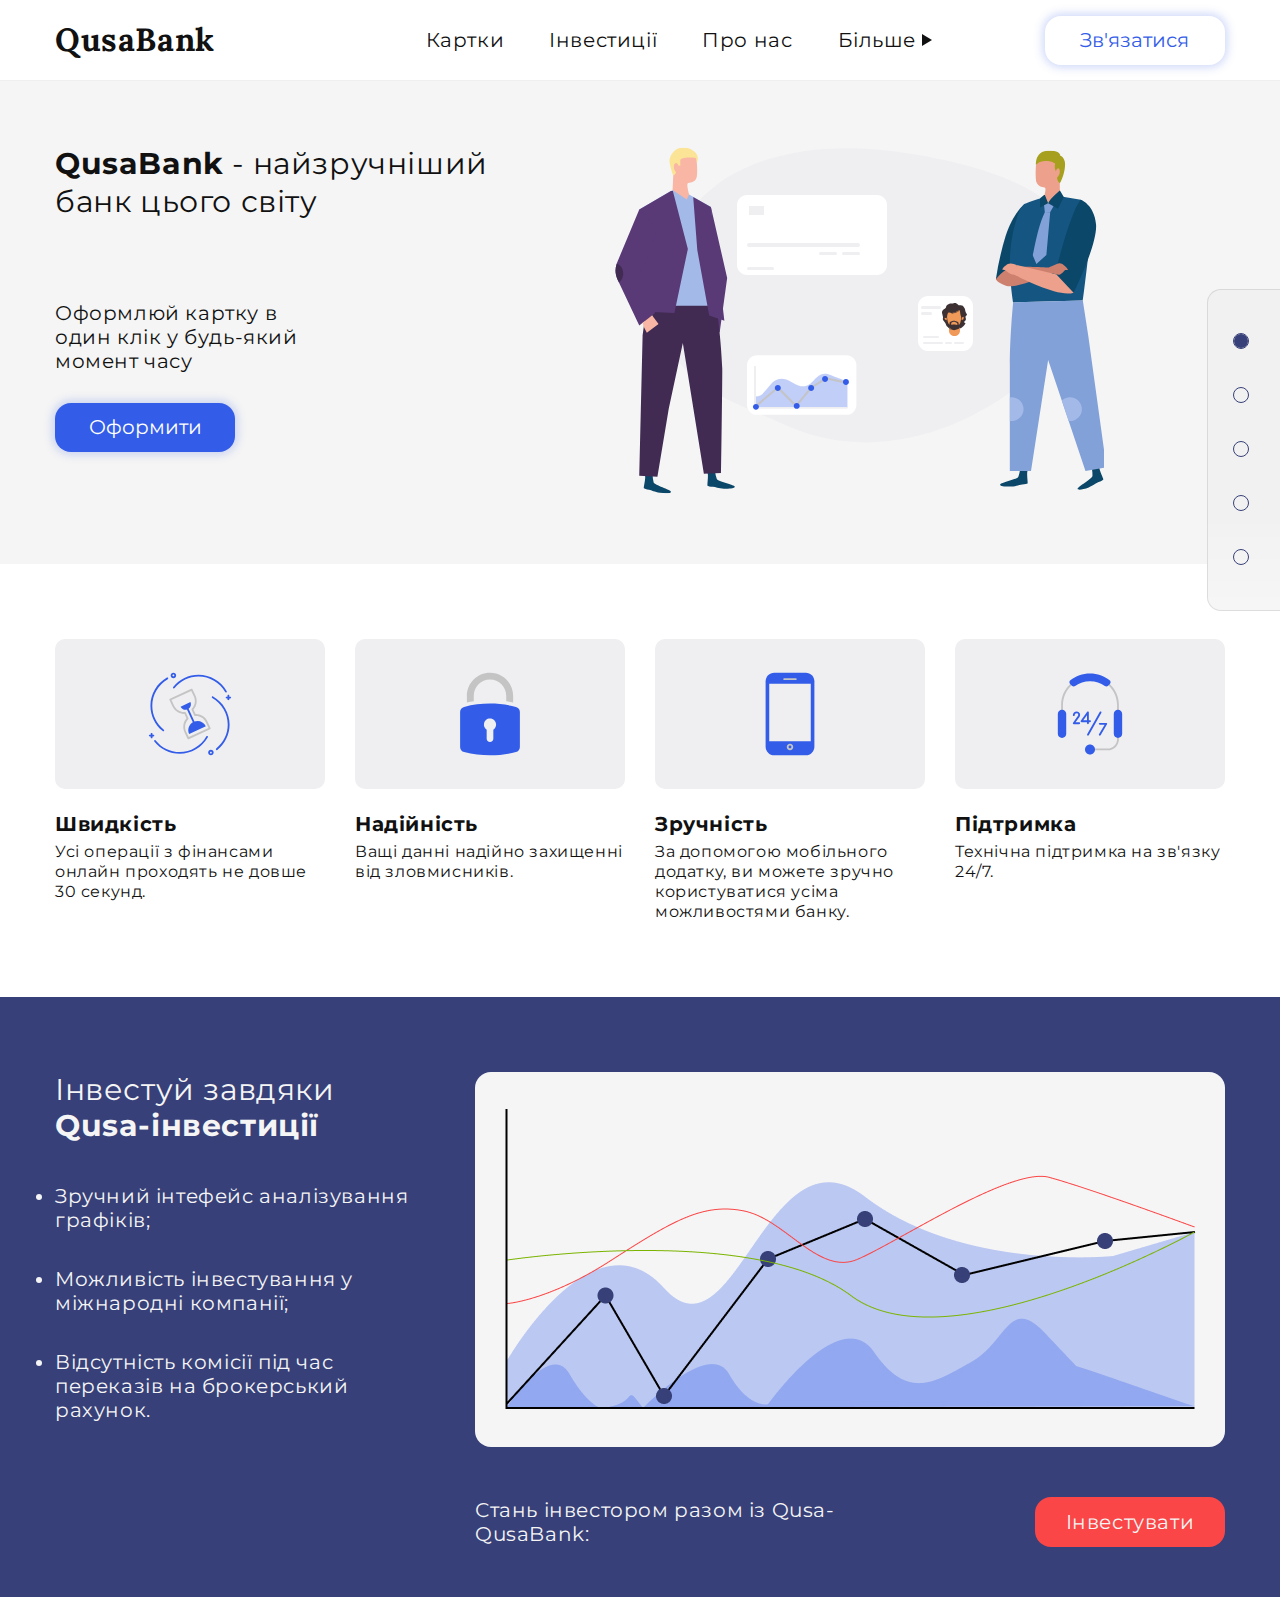
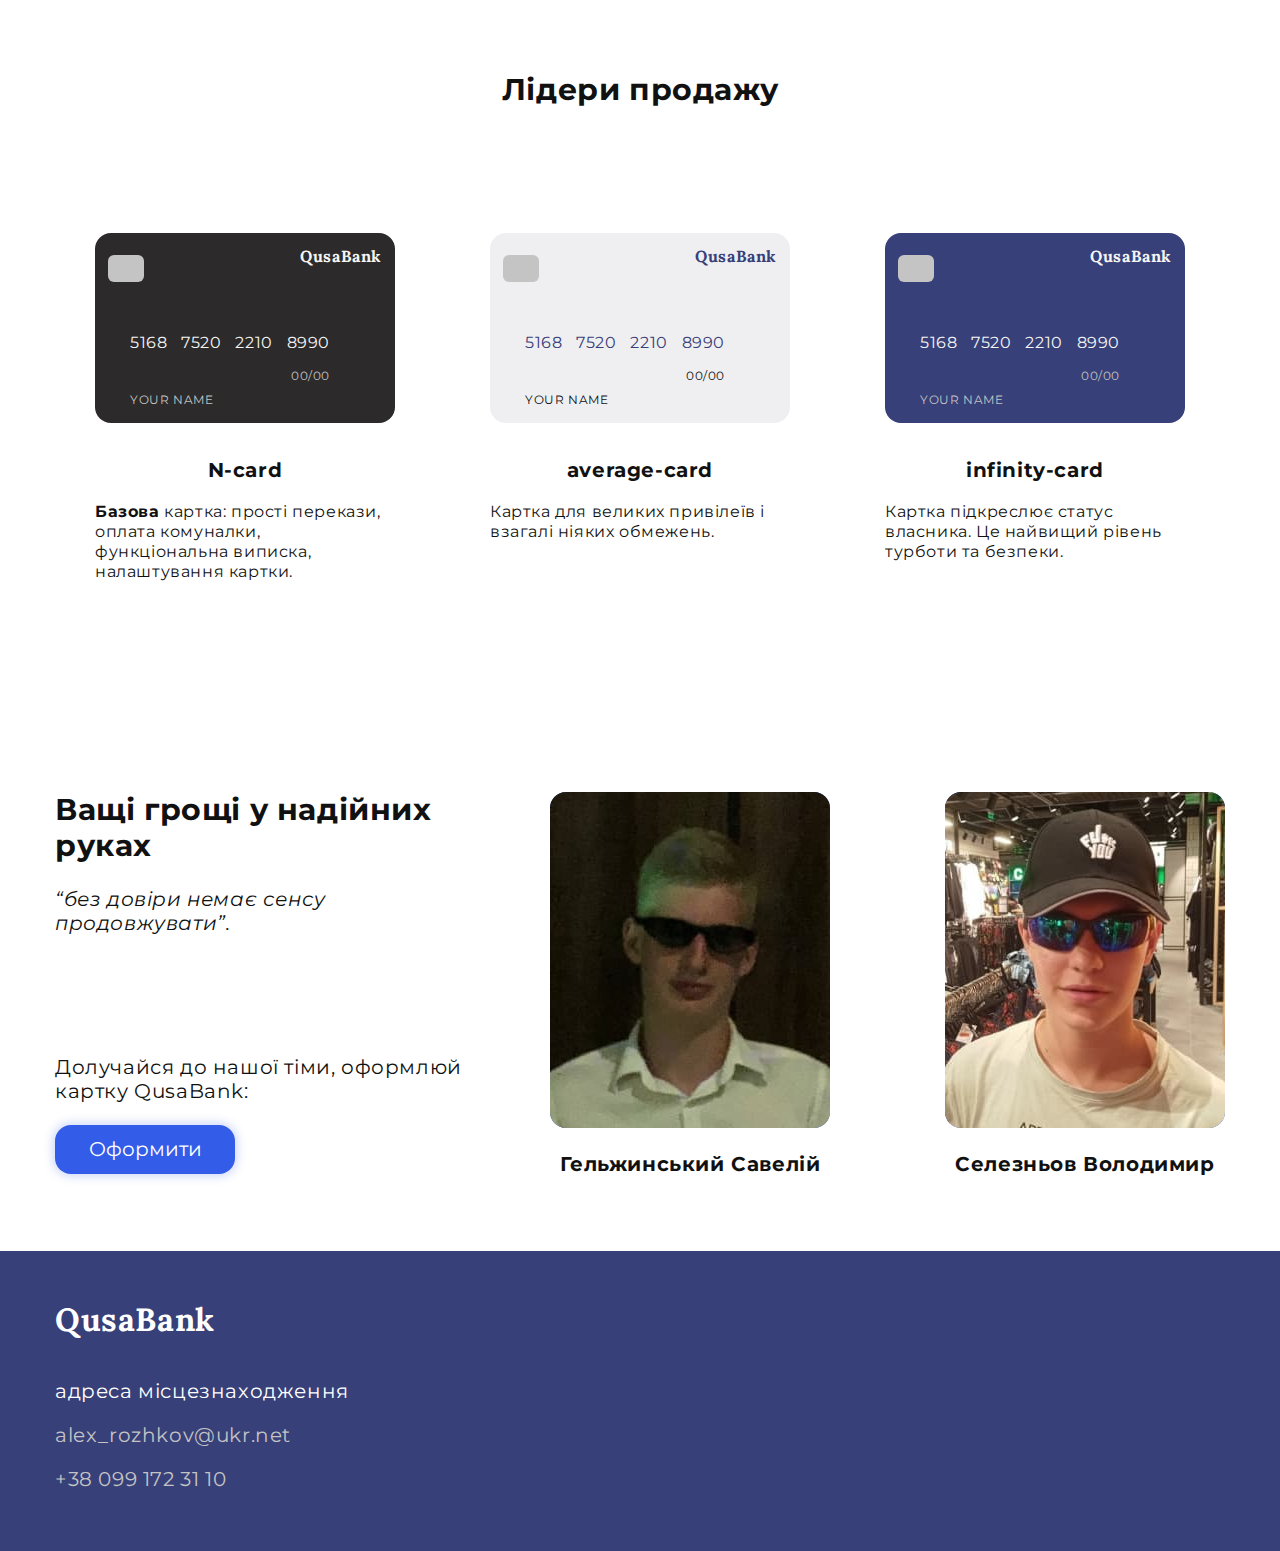
==== commit f6533240: "Отредактирован список" ====
--- a/index.html
+++ b/index.html
@@ -5,6 +5,7 @@
   <meta http-equiv="X-UA-Compatible" content="IE=edge" />
   <meta name="viewport" content="width=device-width, initial-scale=1.0" />
   <title>QusuBank - Головна</title>
+  <link rel="icon" type="image/x-icon" href="/images/jpg,png/favicon.svg">
   <link rel="preconnect" href="https://fonts.googleapis.com" />
   <link rel="preconnect" href="https://fonts.gstatic.com" crossorigin />
   <link
@@ -264,9 +265,9 @@
             Інвестуй завдяки <strong><span lang="en">Qusa</span>-інвестиції</strong>
           </h2>
           <ul>
-            <li>Зручний інтефейс аналізування графіків;</li>
-            <li>Можливість інвестування у міжнародні компанії;</li>
-            <li>
+            <li class="investing__item_main">Зручний інтефейс аналізування графіків;</li>
+            <li class="investing__item_main">Можливість інвестування у міжнародні компанії;</li>
+            <li class="investing__item_main">
               Відсутність комісії під час переказів на брокерський рахунок.
             </li>
           </ul>
@@ -364,7 +365,7 @@
                     Засновник та співвласник банку “<span lang="en">QusaBank</span>”.
                   </p>
                   <p class="owners__description_part">17 місце в
-                    укрфїнському списку “Форбс”.
+                    українському списку “Форбс”.
                   </p>
                 </div>
               </div>
@@ -382,7 +383,7 @@
                     Засновник та співвласник банку “<span lang="en">QusaBank</span>”.
                   </p>
                   <p class="owners__description_part">19 місце в
-                    укрфїнському списку “Форбс”.
+                    українському списку “Форбс”.
                   </p>
                 </div>
               </div>
--- a/css/main.min.css
+++ b/css/main.min.css
@@ -1,2 +1,2 @@
-:root{--main-font: "Montserrat", sans-serif;--secondary-font: "Lora", serif;--primary-brand-color: #335de8;--secondary-brand-color: #374078;--complementary-brand-color: #fa4646;--main-light-color: #efeff2;--secondary-light-color: #c4c4c4;--tertiary-light-color: #f5f5f5;--white-color: #ffffff;--main-dark-color: #111111;--form-color: #888787;--card-set__item: 4;--card-set-margin-pos: 30px;--card-set-margin-neg: -30px;--transition-main: 250ms linear}.visually-hidden{position:absolute;width:1px;height:1px;margin:-1px;padding:0;overflow:hidden;bottom:0;clip:rect(0 0 0 0)}.is-hidden{opacity:0;pointer-events:none;visibility:hidden}html{box-sizing:border-box}*,*::before,*::after{box-sizing:inherit}body{font-family:var(--main-font);font-size:20px;font-style:normal;font-weight:400;color:var(--main-dark-color);line-height:1.2;letter-spacing:0.03em}h1,h2,h3,h4,p{margin-top:0;margin-bottom:0}ul,ol{margin-top:0;margin-bottom:0;padding-left:0}img{display:block;max-width:100%;height:auto}a{display:block}.list{list-style:none}.link{text-decoration:none;color:inherit}address{font-style:normal}q{quotes:none;font-style:italic}.container{width:1200px;margin-left:auto;margin-right:auto;padding-left:15px;padding-right:15px}.logo{font-family:var(--secondary-font);font-weight:700;font-size:32px}section{padding-top:75px;padding-bottom:75px}.p_small{font-size:16px;line-height:1.25}.title{font-weight:700;font-size:30px}.subtitle{font-weight:700;font-size:inherit}.main-title{font-weight:400;font-size:30px;line-height:1.27;margin-bottom:80px}.card-set{display:flex;flex-wrap:wrap;margin-left:var(--card-set-margin-neg);margin-top:var(--card-set-margin-neg)}.card-set__item{margin-left:var(--card-set-margin-pos);margin-top:var(--card-set-margin-pos);flex-basis:calc(100% / var(--card-set__item) - 30px)}.main-button{min-width:180px;padding:13px 22px;color:var(--primary-brand-color);box-shadow:0px 0px 10px 2px rgba(51,93,232,0.25);border-radius:16px;border-style:none;background-color:var(--white-color);cursor:pointer;transition:color var(--transition-main),background-color var(--transition-main)}.main-button:focus-visible,.main-button:hover{color:var(--white-color);background-color:var(--primary-brand-color)}.order-button{color:var(--white-color);background-color:var(--primary-brand-color)}.order-button:focus-visible,.order-button:hover{background-color:var(--white-color);color:var(--primary-brand-color)}.slider{width:397px;margin-left:74px;margin-top:auto;margin-bottom:auto}.slider-nav{text-align:center}.slider-nav__item{cursor:pointer;height:12px;width:12px;background-color:var(--secondary-light-color);border-radius:50%;display:inline-block;transition:background-color var(--transition-main)}.slider-nav__item:not(:last-child){margin-right:10px}.slider-nav__item_active,.slider-nav__item:hover{background-color:var(--primary-brand-color)}.slides{position:relative;margin-bottom:18px}.slides__item{display:none}.slides__img{border-radius:16px}.slides__text{color:var(--tertiary-light-color);position:absolute;width:100%;text-align:center;top:190px}.prev,.next{position:absolute;top:50%;transform:translateY(-50%);display:flex;justify-content:center;align-items:center;cursor:pointer;width:40px;height:40px;border-radius:50%;border:2px solid var(--secondary-light-color);transition:border-color var(--transition-main);user-select:none}.prev{left:-17px;transform:translateX(-100%)}.next{right:-17px;transform:translateX(100%)}.prev:hover .nav-slider-svg,.next:hover .nav-slider-svg{fill:var(--primary-brand-color)}.prev:hover,.next:hover{border-color:var(--primary-brand-color)}.nav-slider-svg,.nav-slider-svg{fill:var(--secondary-light-color);transition:fill var(--transition-main)}.navigation{position:fixed;top:50%;transform:translateY(-50%);right:0;z-index:10;padding-left:75px}.navigation__list{padding:25px;padding-right:60px;border-radius:14px;background-color:rgba(236,234,234,0.4);backdrop-filter:blur(40px);border:0.5px solid rgba(0,0,0,0.1);transform:translateX(170px);transition:transform var(--transition-main)}.navigation:hover .navigation__list{transform:translateX(20px)}.navigation__link{padding:15px 0px;transition:var(--transition-main)}.navigation__link:hover,.navigation__link:focus-visible{color:var(--secondary-brand-color)}.navigation__link_active{color:var(--secondary-brand-color)}.navigation__name{padding-left:30px}.navigation__svg{border:solid var(--secondary-brand-color) 1px;border-radius:50%;fill:transparent;transition:fill var(--transition-main)}.navigation__link:hover .navigation__svg{fill:var(--secondary-brand-color)}.navigation__link_active .navigation__svg{fill:var(--secondary-brand-color)}.back-drop{z-index:100;position:fixed;top:0;left:0;height:100vh;width:100vw;background:rgba(0,0,0,0.2);transition:opacity var(--transition-main),visibility var(--transition-main)}.modal{text-align:center;padding:40px;border-radius:16px;position:absolute;top:50%;left:50%;transform:translate(-50%, -50%);background-color:var(--white-color);transition:transform var(--transition-main)}.back-drop.is-hidden .modal{transform:translate(-50%, 0%)}.modal__button_close{position:absolute;right:9px;top:9px;display:flex;justify-content:center;align-items:center;width:30px;height:30px;cursor:pointer;background:#ffffff;border:1px solid rgba(0,0,0,0.2);box-sizing:border-box;border-radius:50%;cursor:pointer}.modal__button_svg{display:flex;justify-content:center;align-items:center;fill:var(--form-color);transition:color var(--transition-main)}.modal__button_close:focus .modal__button_svg,.modal__button_close:hover .modal__button_svg{fill:var(--primary-brand-color)}.modal__title{font-size:20px;font-weight:700;margin-bottom:12px}.modal__label{display:flex;flex-direction:column;align-items:flex-start;margin-bottom:10px}.modal__label_text-area{margin-bottom:30px}.modal__text{color:var(--form-color);font-size:16px;margin-bottom:4px}.modal__field{border:1px solid rgba(33,33,33,0.2);box-sizing:border-box;border-radius:4px;width:100%;height:40px;padding-left:42px;outline:none;transition:border-color var(--transition-main);font-size:16px}.modal__field::placeholder{font-size:16px;color:var(--secondary-light-color)}.modal__field:focus,.modal__field:hover{border-color:var(--primary-brand-color)}.modal__svg{position:absolute;top:50%;transform:translateY(-50%);left:15px;fill:var(--form-color);transition:fill var(--transition-main)}.modal__field:focus+.modal__svg,.modal__field:hover+.modal__svg{fill:var(--primary-brand-color)}.modal__label_contact-area{padding-left:16px;padding-top:12px;padding-bottom:12px;resize:none;height:120px}.modal__contact{width:100%;position:relative}.header{border-bottom:1px solid var(--main-light-color)}.header__container{display:flex;align-items:center;justify-content:space-between}.menu{display:flex;align-items:center;margin-left:100px}.menu__item{overflow:hidden;position:relative}.menu__item:not(:last-child){margin-right:45px}.menu__link{position:relative;display:block;padding-top:28px;padding-bottom:28px;transition:color var(--transition-main)}.menu__link:focus-visible,.menu__link:hover{color:var(--primary-brand-color)}.menu__link_inactive::after{content:"";height:2px;width:100%;bottom:-2px;left:0;background-color:#335de8;border-radius:26px;position:absolute}.menu__item:hover .menu__link_inactive::after,.menu__item:focus-visible .menu__link_inactive::after{transition:transform var(--transition-main);transform:translateY(-26px)}.menu__link_active{color:var(--primary-brand-color)}.menu__link_active::after{content:"";height:2px;width:100%;bottom:24px;left:0;background-color:#335de8;border-radius:26px;position:absolute}.menu__link_more{position:relative;display:block;padding-top:28px;padding-bottom:28px;transition:color var(--transition-main)}.menu__svg_more{fill:currentColor;transform-origin:center center;position:absolute;top:50%;right:0;transform:translateY(-50%);transition:transform 300ms linear}.menu .menu__span_more{transition:color var(--transition-main)}.menu__item_more{overflow:visible;cursor:default;padding-right:18px}.menu__item_more:hover .menu__span_more{color:var(--primary-brand-color)}.menu__item_more:hover .menu__svg_more,.menu__item_more:focus-visible .menu__svg_more{transform:rotate(90deg) translatex(-5px)}.menu_min{z-index:10;width:200px;height:246px;position:absolute;top:60px;left:50%;transform:translateX(-50%);display:flex;flex-direction:column;justify-content:space-between;justify-content:center;align-items:center;border-radius:14px;background-color:rgba(236,234,234,0.4);backdrop-filter:blur(40px);border:0.5px solid rgba(0,0,0,0.1);transition:opacity var(--transition-main)}.menu__link_min{padding:15px 30px}.menu__item_more:hover .menu_min{opacity:100%;pointer-events:all;visibility:visible}.hero{background-color:var(--tertiary-light-color);padding:64px 0}.hero__text{width:445px;height:282px}.hero__container_svg{position:relative;width:505px;height:355px;margin-left:107px}.hero__svg_blop{margin-left:55px;margin-top:auto;margin-bottom:auto}.hero__svg{position:absolute;transition:transform var(--transition-main)}.hero__svg:focus-visible,.hero__svg:hover{transform:scale(105%)}.hero__svg_owners{position:absolute;top:50%;transform:translateY(-50%);transition:transform var(--transition-main)}.hero1{left:8px}.hero2{right:8px}.hero__svg_owners:focus-visible,.hero__svg_owners:hover{transform:scale(102%) translateY(-50%)}.hero__svg_card{left:130px;top:50px}.hero__svg_id-card{left:305px;top:150px;border:none;outline:none;cursor:pointer;background-color:transparent}.hero__svg_graphic{left:140px;top:210px}.hero__container{display:flex;flex-direction:row}.hero__text_order{margin-right:180px;margin-bottom:30px}.advantages__list{display:flex;flex-direction:row}.advantages__item{width:270px}.advantages__img{background-color:var(--main-light-color);margin-bottom:23px;border-radius:10px;display:flex;align-items:center;justify-content:center}.advantages__subtitle{margin-bottom:6px}.investing_main{background-color:var(--secondary-brand-color);color:var(--tertiary-light-color);padding-bottom:50px}.investing__container_main{display:flex}.graphic__img_main{margin-bottom:50px}.investing__text_main{margin-right:40px}.investing__title_main{font-weight:400;margin-bottom:40px}.investing__graphic_main{min-width:750px}.graphic__img_main{border-radius:16px}.investing_join{display:flex;flex-direction:row;align-items:center;justify-content:end}.investing__text_join{margin-right:88px}.investing__link_join{background-color:var(--complementary-brand-color);min-width:190px;padding:13px 16px;text-align:center;border-radius:16px;transition:color var(--transition-main),background-color var(--transition-main)}.investing__link_join:focus-visible,.investing__link_join:hover{color:var(--complementary-brand-color);background-color:var(--tertiary-light-color)}.investing__body{overflow-y:scroll}.cards{--card-set__item: 3;--card-set-margin-pos: 15px;--card-set-margin-neg: -15px}.cards__title_main{text-align:center;margin-bottom:60px}.card{position:relative;margin-bottom:30px;transition:transform var(--transition-main)}.card-p{position:absolute}.card-b-name{font-family:var(--secondary-font);font-weight:700;font-size:16px;top:14px;right:13px}.card-number{top:100px;left:35px;font-size:16px}.card-term{font-size:12px;top:136px;left:196px}.card-owner-name{font-size:12px;top:160px;left:35px}.cards__link{display:flex;flex-direction:column;align-items:center;width:300px;width:380px;height:474px;border-radius:22px;padding-top:65px;padding-left:40px;padding-right:40px;transition:background-color var(--transition-main)}.cards__button{border:none;outline:none;cursor:pointer;background-color:transparent}.n-card-main-color,.child-card-main-color,.infinity-card-main-color{color:var(--tertiary-light-color)}.average-card-main-color{color:var(--secondary-brand-color)}.n-card-secondary-color,.child-card-secondary-color,.infinity-card-secondary-color{color:var(--secondary-light-color)}.pink-card-secondary-color{color:var(--secondary-brand-color)}.cards__link:focus-visible,.cards__link:hover{background-color:#f5f5f5}.cards__link:focus-visible .card,.cards__link:hover .card{transform:rotate(3deg)}.cards-main-name{margin-bottom:20px;text-align:center}.about__container_main{display:flex}.about__text_main{width:410px;margin-right:85px}.owners__list_main{display:flex}.about__title_main{margin-bottom:23px}.about__cite_main{display:block;margin-bottom:120px}.about__text_join{margin-bottom:22px}.owners__item_main:not(:last-child){margin-right:115px}.owners__link_gh{display:inline-block;width:280px}.staff_main{position:relative;overflow:hidden;margin-bottom:24px;border-radius:16px}.staff__photo_main{background-color:var(--primary-brand-color)}.owners__description{color:var(--white-color);background-color:rgba(51,93,232,0.7);top:0;padding:84px 22px;position:absolute;overflow:auto;transform:translateY(100%);transition:transform var(--transition-main)}.owners__link_gh:focus-visible .owners__description,.owners__link_gh:hover .owners__description{transform:translateY(0%)}.owners__name_main{text-align:center;transition:color var(--transition-main)}.owners__link_gh:focus-visible .owners__name_main,.owners__link_gh:hover .owners__name_main{color:#335de8}.owners__description_part:not(:last-child){margin-bottom:24px}.about__title{margin-bottom:45px}.about-hero{margin-left:auto}.about__container{display:flex}.about-hero{margin-top:-75px;margin-bottom:-75px}.staff__item:not(:last-child){margin-bottom:45px}.staff-container{display:flex}.staff__photo{background-color:var(--primary-brand-color);border-radius:16px;margin-right:75px}.staff__text{display:flex;flex-direction:column;justify-content:space-between;font-size:16px}.staff__name{font-weight:400;margin-bottom:50px}.owners{background-color:var(--tertiary-light-color)}.owners-title{text-align:center;margin-bottom:35px}.footer{color:var(--white-color);background-color:var(--secondary-brand-color);padding-top:50px;padding-bottom:40px}.footer__address{display:inline-block}.footer__link{color:var(--secondary-light-color);margin-bottom:20px;display:inline-block;transition:color var(--transition-main)}.footer__link_opaque{color:var(--white-color)}.footer__link:focus-visible,.footer__link:hover{color:var(--complementary-brand-color)}.logo_footer{margin-bottom:40px;display:inline-block}
+:root{--main-font: "Montserrat", sans-serif;--secondary-font: "Lora", serif;--primary-brand-color: #335de8;--secondary-brand-color: #374078;--complementary-brand-color: #fa4646;--main-light-color: #efeff2;--secondary-light-color: #c4c4c4;--tertiary-light-color: #f5f5f5;--white-color: #ffffff;--main-dark-color: #111111;--form-color: #888787;--card-set__item: 4;--card-set-margin-pos: 30px;--card-set-margin-neg: -30px;--transition-main: 250ms linear}.visually-hidden{position:absolute;width:1px;height:1px;margin:-1px;padding:0;overflow:hidden;bottom:0;clip:rect(0 0 0 0)}.is-hidden{opacity:0;pointer-events:none;visibility:hidden}html{box-sizing:border-box;scroll-behavior:smooth}*,*::before,*::after{box-sizing:inherit}body{font-family:var(--main-font);font-size:20px;font-style:normal;font-weight:400;color:var(--main-dark-color);line-height:1.2;letter-spacing:0.03em}h1,h2,h3,h4,p{margin-top:0;margin-bottom:0}ul,ol{margin-top:0;margin-bottom:0;padding-left:0}img{display:block;max-width:100%;height:auto}a{display:block}.list{list-style:none}.link{text-decoration:none;color:inherit}address{font-style:normal}q{quotes:none;font-style:italic}.container{width:1200px;margin-left:auto;margin-right:auto;padding-left:15px;padding-right:15px}.logo{font-family:var(--secondary-font);font-weight:700;font-size:32px}section{padding-top:75px;padding-bottom:75px}.p_small{font-size:16px;line-height:1.25}.title{font-weight:700;font-size:30px}.subtitle{font-weight:700;font-size:inherit}.main-title{font-weight:400;font-size:30px;line-height:1.27;margin-bottom:80px}.card-set{display:flex;flex-wrap:wrap;margin-left:var(--card-set-margin-neg);margin-top:var(--card-set-margin-neg)}.card-set__item{margin-left:var(--card-set-margin-pos);margin-top:var(--card-set-margin-pos);flex-basis:calc(100% / var(--card-set__item) - 30px)}.main-button{min-width:180px;padding:13px 22px;color:var(--primary-brand-color);box-shadow:0px 0px 10px 2px rgba(51,93,232,0.25);border-radius:16px;border-style:none;background-color:var(--white-color);cursor:pointer;transition:color var(--transition-main),background-color var(--transition-main)}.main-button:focus-visible,.main-button:hover{color:var(--white-color);background-color:var(--primary-brand-color)}.order-button{color:var(--white-color);background-color:var(--primary-brand-color)}.order-button:focus-visible,.order-button:hover{background-color:var(--white-color);color:var(--primary-brand-color)}.slider{width:397px;margin-left:74px;margin-top:auto;margin-bottom:auto}.slider-nav{text-align:center}.slider-nav__item{cursor:pointer;height:12px;width:12px;background-color:var(--secondary-light-color);border-radius:50%;display:inline-block;transition:background-color var(--transition-main)}.slider-nav__item_active,.slider-nav__item:hover{background-color:var(--primary-brand-color)}.slider-nav__item:not(:last-child){margin-right:10px}.slides{position:relative;margin-bottom:18px}.slides__item{display:none}.slides__img{border-radius:16px}.slides__text{color:var(--tertiary-light-color);position:absolute;width:100%;text-align:center;top:190px}.prev,.next{position:absolute;top:50%;transform:translateY(-50%);display:flex;justify-content:center;align-items:center;cursor:pointer;width:40px;height:40px;border-radius:50%;border:2px solid var(--secondary-light-color);transition:border-color var(--transition-main);user-select:none}.prev{left:-17px;transform:translateX(-100%)}.next{right:-17px;transform:translateX(100%)}.prev:hover,.next:hover{border-color:var(--primary-brand-color)}.nav-slider-svg,.nav-slider-svg{fill:var(--secondary-light-color);transition:fill var(--transition-main)}.prev:hover .nav-slider-svg,.next:hover .nav-slider-svg,.prev:hover .nav-slider-svg,.next:hover .nav-slider-svg{fill:var(--primary-brand-color)}.navigation{position:fixed;top:50%;transform:translateY(-50%);right:0;z-index:10;padding-left:75px}.navigation__list{padding:25px;padding-right:60px;border-radius:14px;background-color:rgba(236,234,234,0.4);backdrop-filter:blur(40px);border:0.5px solid rgba(0,0,0,0.1);transform:translateX(170px);transition:transform var(--transition-main)}.navigation:hover .navigation__list{transform:translateX(20px)}.navigation__link{padding:15px 0px;transition:var(--transition-main)}.navigation__link:hover,.navigation__link:focus-visible,.navigation__link_active{color:var(--secondary-brand-color)}.navigation__name{padding-left:30px}.navigation__svg{border:solid var(--secondary-brand-color) 1px;border-radius:50%;fill:transparent;transition:fill var(--transition-main)}.navigation__link:hover .navigation__svg{fill:var(--secondary-brand-color)}.navigation__link_active .navigation__svg{fill:var(--secondary-brand-color)}.back-drop{z-index:100;position:fixed;top:0;left:0;height:100vh;width:100vw;background:rgba(0,0,0,0.2);transition:opacity var(--transition-main),visibility var(--transition-main)}.modal{text-align:center;padding:40px;border-radius:16px;position:absolute;top:50%;left:50%;transform:translate(-50%, -50%);background-color:var(--white-color);transition:transform var(--transition-main)}.back-drop.is-hidden .modal{transform:translate(-50%, 0%)}.modal__button_close{position:absolute;right:9px;top:9px;display:flex;justify-content:center;align-items:center;width:30px;height:30px;cursor:pointer;background:#ffffff;border:1px solid rgba(0,0,0,0.2);box-sizing:border-box;border-radius:50%;cursor:pointer}.modal__button_svg{display:flex;justify-content:center;align-items:center;fill:var(--form-color);transition:color var(--transition-main)}.modal__button_close:focus .modal__button_svg,.modal__button_close:hover .modal__button_svg{fill:var(--primary-brand-color)}.modal__title{font-size:20px;font-weight:700;margin-bottom:12px}.modal__label{display:flex;flex-direction:column;align-items:flex-start;margin-bottom:10px}.modal__label_text-area{margin-bottom:30px}.modal__text{color:var(--form-color);font-size:16px;margin-bottom:4px}.modal__field{border:1px solid rgba(33,33,33,0.2);box-sizing:border-box;border-radius:4px;width:100%;height:40px;padding-left:42px;outline:none;transition:border-color var(--transition-main);font-size:16px}.modal__field::placeholder{font-size:16px;color:var(--secondary-light-color)}.modal__field:focus,.modal__field:hover{border-color:var(--primary-brand-color)}.modal__svg{position:absolute;top:50%;transform:translateY(-50%);left:15px;fill:var(--form-color);transition:fill var(--transition-main)}.modal__field:focus+.modal__svg,.modal__field:hover+.modal__svg{fill:var(--primary-brand-color)}.modal__label_contact-area{padding-left:16px;padding-top:12px;padding-bottom:12px;resize:none;height:120px}.modal__contact{width:100%;position:relative}.header{border-bottom:1px solid var(--main-light-color)}.header__container{display:flex;align-items:center;justify-content:space-between}.menu{display:flex;align-items:center;margin-left:100px}.menu__item{overflow:hidden;position:relative}.menu__item:not(:last-child){margin-right:45px}.menu__link{position:relative;display:block;padding-top:28px;padding-bottom:28px;transition:color var(--transition-main)}.menu__link:focus-visible,.menu__link:hover{color:var(--primary-brand-color)}.menu__link_inactive::after{content:"";height:2px;width:100%;bottom:-2px;left:0;background-color:#335de8;border-radius:26px;position:absolute}.menu__item:hover .menu__link_inactive::after,.menu__item:focus-visible .menu__link_inactive::after{transition:transform var(--transition-main);transform:translateY(-26px)}.menu__link_active{color:var(--primary-brand-color)}.menu__link_active::after{content:"";height:2px;width:100%;bottom:24px;left:0;background-color:#335de8;border-radius:26px;position:absolute}.menu__link_more{position:relative;display:block;padding-top:28px;padding-bottom:28px;transition:color var(--transition-main)}.menu__svg_more{fill:currentColor;transform-origin:center center;position:absolute;top:50%;right:0;transform:translateY(-50%);transition:transform 300ms linear}.menu .menu__span_more{transition:color var(--transition-main)}.menu__item_more{overflow:visible;cursor:default;padding-right:18px}.menu__item_more:hover .menu__span_more{color:var(--primary-brand-color)}.menu__item_more:hover .menu__svg_more,.menu__item_more:focus-visible .menu__svg_more{transform:rotate(90deg) translatex(-5px)}.menu_min{z-index:10;width:200px;height:246px;position:absolute;top:60px;left:50%;transform:translateX(-50%);display:flex;flex-direction:column;justify-content:space-between;justify-content:center;align-items:center;border-radius:14px;background-color:rgba(236,234,234,0.4);backdrop-filter:blur(40px);border:0.5px solid rgba(0,0,0,0.1);transition:opacity var(--transition-main)}.menu__link_min{padding:15px 30px}.menu__item_more:hover .menu_min{opacity:100%;pointer-events:all;visibility:visible}.hero{background-color:var(--tertiary-light-color);padding:64px 0}.hero__text{width:445px;height:282px}.hero__container_svg{position:relative;width:505px;height:355px;margin-left:107px}.hero__svg_blop{margin-left:55px;margin-top:auto;margin-bottom:auto}.hero__svg{position:absolute;transition:transform var(--transition-main)}.hero__svg:focus-visible,.hero__svg:hover{transform:scale(105%)}.hero__svg_owners{position:absolute;top:50%;transform:translateY(-50%);transition:transform var(--transition-main)}.hero1{left:8px}.hero2{right:8px}.hero__svg_owners:focus-visible,.hero__svg_owners:hover{transform:scale(102%) translateY(-50%)}.hero__svg_card{left:130px;top:50px}.hero__svg_id-card{left:305px;top:150px;border:none;outline:none;cursor:pointer;background-color:transparent}.hero__svg_graphic{left:140px;top:210px}.hero__container{display:flex;flex-direction:row}.hero__text_order{margin-right:180px;margin-bottom:30px}.advantages__list{display:flex;flex-direction:row}.advantages__item{width:270px}.advantages__img{background-color:var(--main-light-color);margin-bottom:23px;border-radius:10px;display:flex;align-items:center;justify-content:center}.advantages__subtitle{margin-bottom:6px}.investing_main{background-color:var(--secondary-brand-color);color:var(--tertiary-light-color);padding-bottom:50px}.investing__container_main{display:flex}.graphic__img_main{margin-bottom:50px}.investing__text_main{margin-right:40px}.investing__title_main{font-weight:400;margin-bottom:40px}.investing__graphic_main{min-width:750px}.graphic__img_main{border-radius:16px}.investing_join{display:flex;flex-direction:row;align-items:center;justify-content:end}.investing__text_join{margin-right:88px}.investing__link_join{background-color:var(--complementary-brand-color);min-width:190px;padding:13px 16px;text-align:center;border-radius:16px;transition:color var(--transition-main),background-color var(--transition-main)}.investing__link_join:focus-visible,.investing__link_join:hover{color:var(--complementary-brand-color);background-color:var(--tertiary-light-color)}.investing__item_main:not(:last-child){margin-bottom:35px}.investing__body{overflow-y:scroll}.cards{--card-set__item: 3;--card-set-margin-pos: 15px;--card-set-margin-neg: -15px}.cards__title_main{text-align:center;margin-bottom:60px}.card{position:relative;margin-bottom:30px;transition:transform var(--transition-main)}.card-p{position:absolute}.card-b-name{font-family:var(--secondary-font);font-weight:700;font-size:16px;top:14px;right:13px}.card-number{top:100px;left:35px;font-size:16px}.card-term{font-size:12px;top:136px;left:196px}.card-owner-name{font-size:12px;top:160px;left:35px}.cards__link{display:flex;flex-direction:column;align-items:center;width:300px;width:380px;height:474px;border-radius:22px;padding-top:65px;padding-left:40px;padding-right:40px;transition:background-color var(--transition-main)}.cards__button{border:none;outline:none;cursor:pointer;background-color:transparent}.n-card-main-color,.child-card-main-color,.infinity-card-main-color{color:var(--tertiary-light-color)}.average-card-main-color{color:var(--secondary-brand-color)}.n-card-secondary-color,.child-card-secondary-color,.infinity-card-secondary-color{color:var(--secondary-light-color)}.pink-card-secondary-color{color:var(--secondary-brand-color)}.cards__link:focus-visible,.cards__link:hover{background-color:#f5f5f5}.cards__link:focus-visible .card,.cards__link:hover .card{transform:rotate(3deg)}.cards-main-name{margin-bottom:20px;text-align:center}.about__container_main{display:flex}.about__text_main{width:410px;margin-right:85px}.owners__list_main{display:flex}.about__title_main{margin-bottom:23px}.about__cite_main{display:block;margin-bottom:120px}.about__text_join{margin-bottom:22px}.owners__item_main:not(:last-child){margin-right:115px}.owners__link_gh{display:inline-block;width:280px}.staff_main{position:relative;overflow:hidden;margin-bottom:24px;border-radius:16px}.staff__photo_main{background-color:var(--primary-brand-color)}.owners__description{color:var(--white-color);background-color:rgba(51,93,232,0.7);top:0;padding:84px 22px;position:absolute;overflow:auto;transform:translateY(100%);transition:transform var(--transition-main)}.owners__link_gh:focus-visible .owners__description,.owners__link_gh:hover .owners__description{transform:translateY(0%)}.owners__name_main{text-align:center;transition:color var(--transition-main)}.owners__link_gh:focus-visible .owners__name_main,.owners__link_gh:hover .owners__name_main{color:#335de8}.owners__description_part:not(:last-child){margin-bottom:24px}.about__title{margin-bottom:45px}.about-hero{margin-left:auto}.about__container{display:flex}.about-hero{margin-top:-75px;margin-bottom:-75px}.staff__item:not(:last-child){margin-bottom:45px}.staff-container{display:flex}.staff__photo{background-color:var(--primary-brand-color);border-radius:16px;margin-right:75px}.staff__text{display:flex;flex-direction:column;justify-content:space-between;font-size:16px}.staff__name{font-weight:400;margin-bottom:50px}.owners{background-color:var(--tertiary-light-color)}.owners-title{text-align:center;margin-bottom:35px}.footer{color:var(--white-color);background-color:var(--secondary-brand-color);padding-top:50px;padding-bottom:40px}.footer__address{display:inline-block}.footer__link{color:var(--secondary-light-color);margin-bottom:20px;display:inline-block;transition:color var(--transition-main)}.footer__link_opaque{color:var(--white-color)}.footer__link:focus-visible,.footer__link:hover{color:var(--complementary-brand-color)}.logo_footer{margin-bottom:40px;display:inline-block}
 /*# sourceMappingURL=main.min.css.map */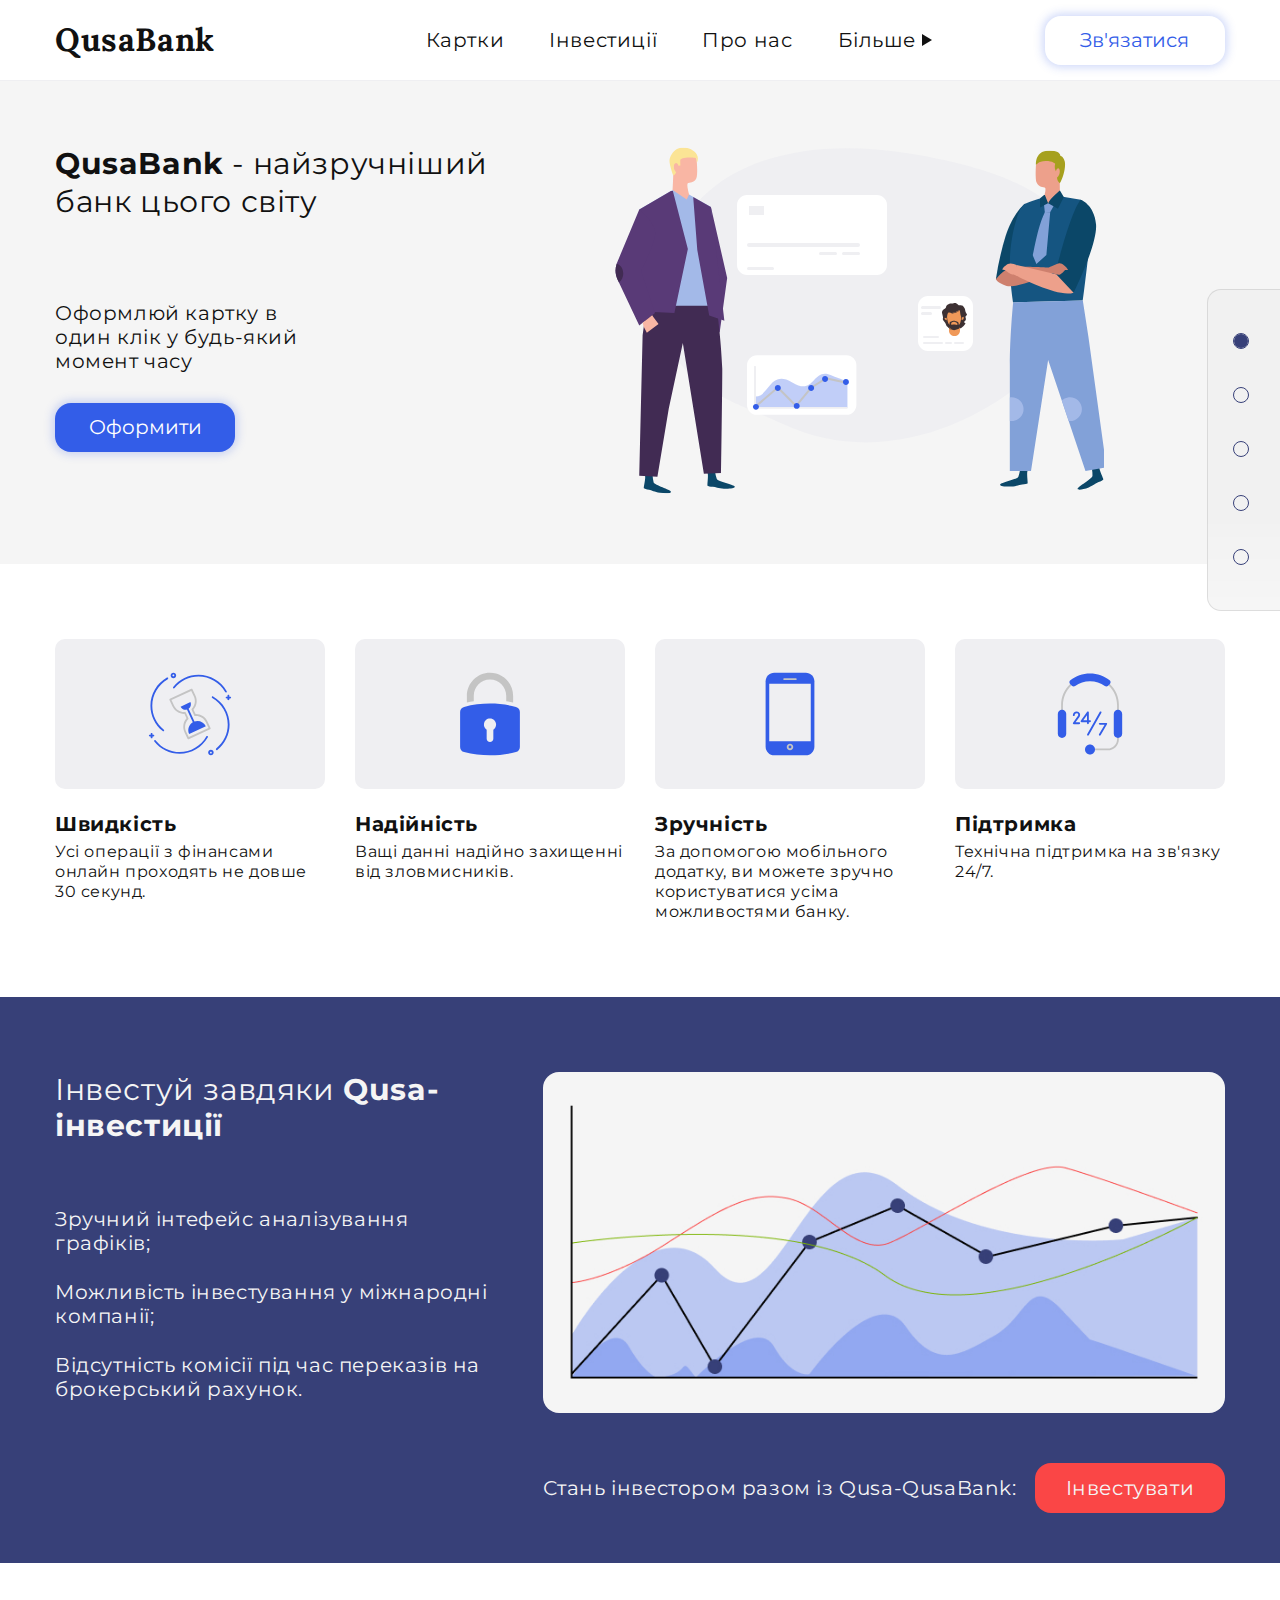
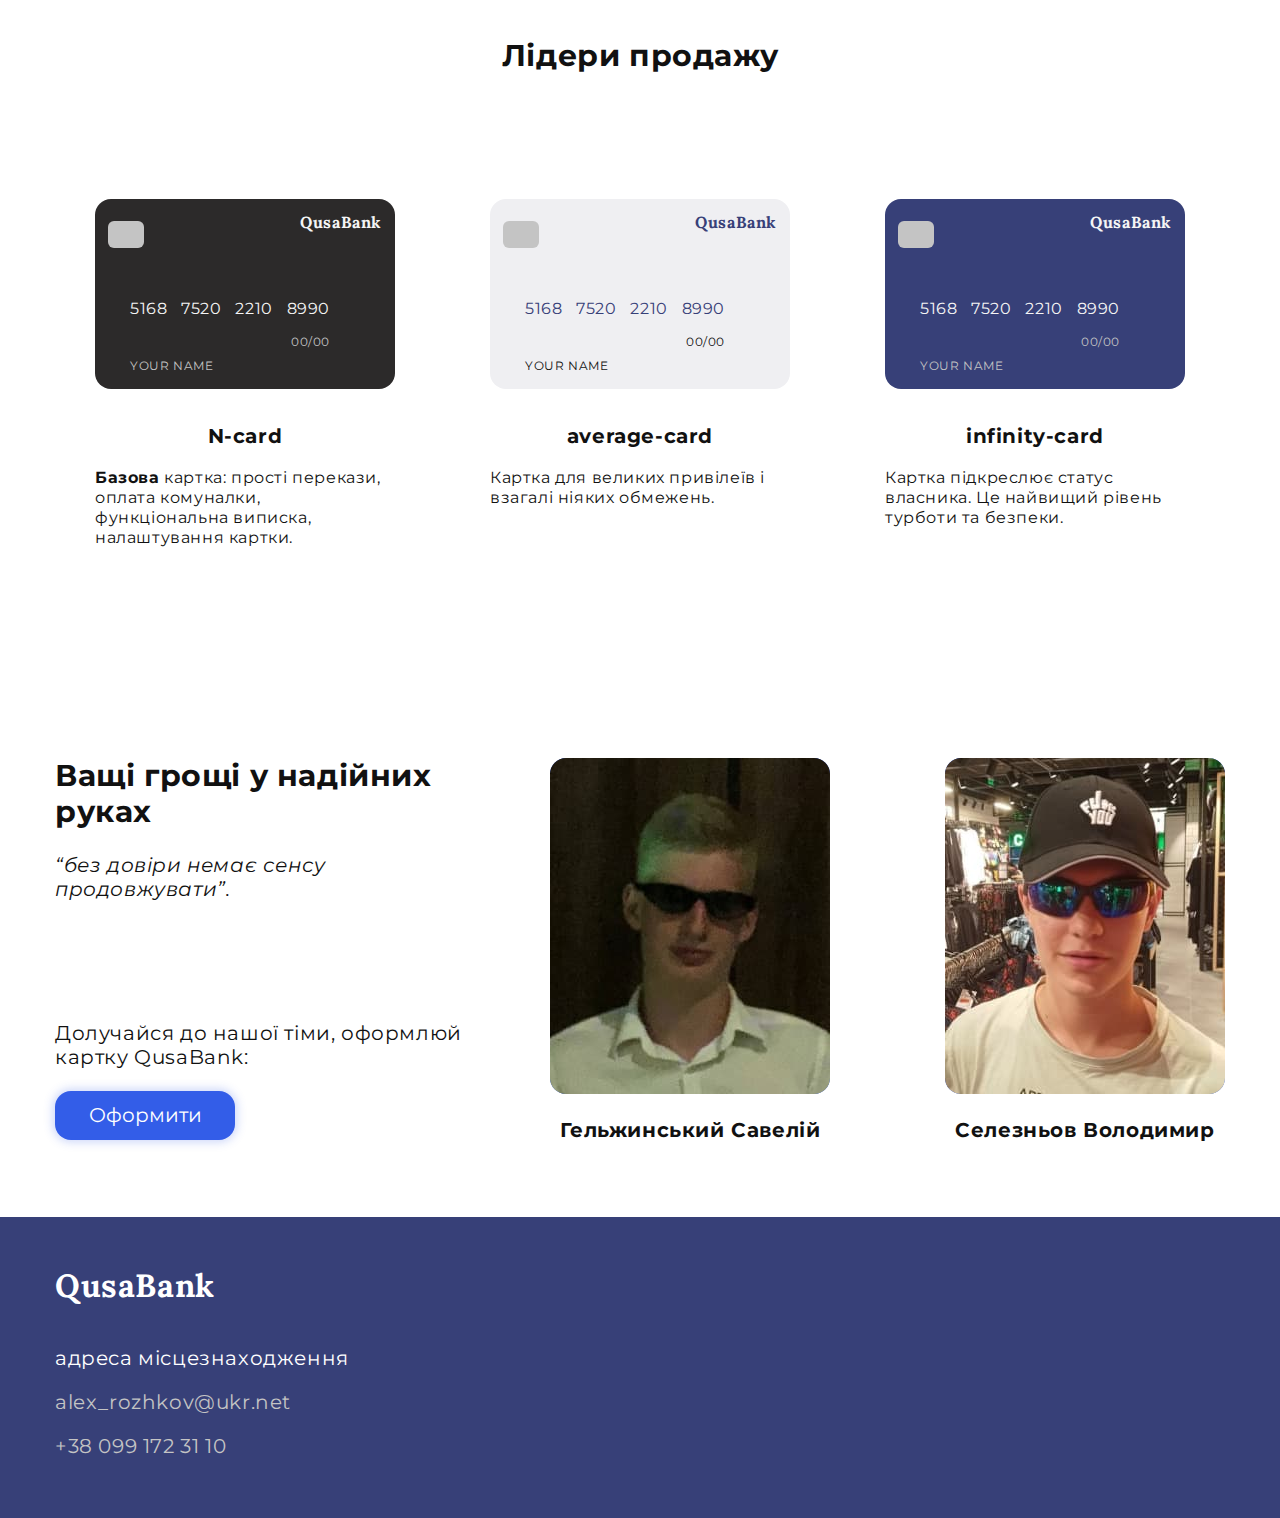
==== commit 6556db6a: "добавлена grid" ====
--- a/index.html
+++ b/index.html
@@ -5,7 +5,7 @@
   <meta http-equiv="X-UA-Compatible" content="IE=edge" />
   <meta name="viewport" content="width=device-width, initial-scale=1.0" />
   <title>QusuBank - Головна</title>
-  <link rel="icon" type="image/x-icon" href="/images/jpg,png/favicon.svg">
+  <link rel="icon" type="image/x-icon" href="./images/jpg,png/favicon.svg">
   <link rel="preconnect" href="https://fonts.googleapis.com" />
   <link rel="preconnect" href="https://fonts.gstatic.com" crossorigin />
   <link
@@ -260,25 +260,21 @@
     </section>
     <section class="investing_main section" id="investing">
       <div class="investing__container_main container">
-        <div class="investing__text_main">
           <h2 class="investing__title_main title">
             Інвестуй завдяки <strong><span lang="en">Qusa</span>-інвестиції</strong>
           </h2>
-          <ul>
+          <ul class="list investing__list_main">
             <li class="investing__item_main">Зручний інтефейс аналізування графіків;</li>
             <li class="investing__item_main">Можливість інвестування у міжнародні компанії;</li>
             <li class="investing__item_main">
               Відсутність комісії під час переказів на брокерський рахунок.
             </li>
           </ul>
-        </div>
-        <div class="investing__graphic_main">
-          <img class="graphic__img_main" width="750" src="./images/jpg,png/graphic.jpg" alt="графік">
-          <div class="investing_join">
-            <p class="investing__text_join">Стань інвестором разом із <span lang="en">Qusa-QusaBank</span>:</p>
-            <a href="./investing.html" class="investing__link_join link">Інвестувати</a>
-          </div>
-        </div>
+            <img class="graphic__img_main" width="750" src="./images/jpg,png/graphic.jpg" alt="графік">
+            <div class="investing__join_main">
+              <p class="investing__text_join">Стань інвестором разом із <span lang="en">Qusa-QusaBank</span>:</p>
+              <a href="./investing.html" class="investing__link_join link">Інвестувати</a>
+            </div>
       </div>
     </section>
     <section class="cards section" id="cards">
--- a/css/main.min.css
+++ b/css/main.min.css
@@ -1,2 +1,4 @@
-:root{--main-font: "Montserrat", sans-serif;--secondary-font: "Lora", serif;--primary-brand-color: #335de8;--secondary-brand-color: #374078;--complementary-brand-color: #fa4646;--main-light-color: #efeff2;--secondary-light-color: #c4c4c4;--tertiary-light-color: #f5f5f5;--white-color: #ffffff;--main-dark-color: #111111;--form-color: #888787;--card-set__item: 4;--card-set-margin-pos: 30px;--card-set-margin-neg: -30px;--transition-main: 250ms linear}.visually-hidden{position:absolute;width:1px;height:1px;margin:-1px;padding:0;overflow:hidden;bottom:0;clip:rect(0 0 0 0)}.is-hidden{opacity:0;pointer-events:none;visibility:hidden}html{box-sizing:border-box;scroll-behavior:smooth}*,*::before,*::after{box-sizing:inherit}body{font-family:var(--main-font);font-size:20px;font-style:normal;font-weight:400;color:var(--main-dark-color);line-height:1.2;letter-spacing:0.03em}h1,h2,h3,h4,p{margin-top:0;margin-bottom:0}ul,ol{margin-top:0;margin-bottom:0;padding-left:0}img{display:block;max-width:100%;height:auto}a{display:block}.list{list-style:none}.link{text-decoration:none;color:inherit}address{font-style:normal}q{quotes:none;font-style:italic}.container{width:1200px;margin-left:auto;margin-right:auto;padding-left:15px;padding-right:15px}.logo{font-family:var(--secondary-font);font-weight:700;font-size:32px}section{padding-top:75px;padding-bottom:75px}.p_small{font-size:16px;line-height:1.25}.title{font-weight:700;font-size:30px}.subtitle{font-weight:700;font-size:inherit}.main-title{font-weight:400;font-size:30px;line-height:1.27;margin-bottom:80px}.card-set{display:flex;flex-wrap:wrap;margin-left:var(--card-set-margin-neg);margin-top:var(--card-set-margin-neg)}.card-set__item{margin-left:var(--card-set-margin-pos);margin-top:var(--card-set-margin-pos);flex-basis:calc(100% / var(--card-set__item) - 30px)}.main-button{min-width:180px;padding:13px 22px;color:var(--primary-brand-color);box-shadow:0px 0px 10px 2px rgba(51,93,232,0.25);border-radius:16px;border-style:none;background-color:var(--white-color);cursor:pointer;transition:color var(--transition-main),background-color var(--transition-main)}.main-button:focus-visible,.main-button:hover{color:var(--white-color);background-color:var(--primary-brand-color)}.order-button{color:var(--white-color);background-color:var(--primary-brand-color)}.order-button:focus-visible,.order-button:hover{background-color:var(--white-color);color:var(--primary-brand-color)}.slider{width:397px;margin-left:74px;margin-top:auto;margin-bottom:auto}.slider-nav{text-align:center}.slider-nav__item{cursor:pointer;height:12px;width:12px;background-color:var(--secondary-light-color);border-radius:50%;display:inline-block;transition:background-color var(--transition-main)}.slider-nav__item_active,.slider-nav__item:hover{background-color:var(--primary-brand-color)}.slider-nav__item:not(:last-child){margin-right:10px}.slides{position:relative;margin-bottom:18px}.slides__item{display:none}.slides__img{border-radius:16px}.slides__text{color:var(--tertiary-light-color);position:absolute;width:100%;text-align:center;top:190px}.prev,.next{position:absolute;top:50%;transform:translateY(-50%);display:flex;justify-content:center;align-items:center;cursor:pointer;width:40px;height:40px;border-radius:50%;border:2px solid var(--secondary-light-color);transition:border-color var(--transition-main);user-select:none}.prev{left:-17px;transform:translateX(-100%)}.next{right:-17px;transform:translateX(100%)}.prev:hover,.next:hover{border-color:var(--primary-brand-color)}.nav-slider-svg,.nav-slider-svg{fill:var(--secondary-light-color);transition:fill var(--transition-main)}.prev:hover .nav-slider-svg,.next:hover .nav-slider-svg,.prev:hover .nav-slider-svg,.next:hover .nav-slider-svg{fill:var(--primary-brand-color)}.navigation{position:fixed;top:50%;transform:translateY(-50%);right:0;z-index:10;padding-left:75px}.navigation__list{padding:25px;padding-right:60px;border-radius:14px;background-color:rgba(236,234,234,0.4);backdrop-filter:blur(40px);border:0.5px solid rgba(0,0,0,0.1);transform:translateX(170px);transition:transform var(--transition-main)}.navigation:hover .navigation__list{transform:translateX(20px)}.navigation__link{padding:15px 0px;transition:var(--transition-main)}.navigation__link:hover,.navigation__link:focus-visible,.navigation__link_active{color:var(--secondary-brand-color)}.navigation__name{padding-left:30px}.navigation__svg{border:solid var(--secondary-brand-color) 1px;border-radius:50%;fill:transparent;transition:fill var(--transition-main)}.navigation__link:hover .navigation__svg{fill:var(--secondary-brand-color)}.navigation__link_active .navigation__svg{fill:var(--secondary-brand-color)}.back-drop{z-index:100;position:fixed;top:0;left:0;height:100vh;width:100vw;background:rgba(0,0,0,0.2);transition:opacity var(--transition-main),visibility var(--transition-main)}.modal{text-align:center;padding:40px;border-radius:16px;position:absolute;top:50%;left:50%;transform:translate(-50%, -50%);background-color:var(--white-color);transition:transform var(--transition-main)}.back-drop.is-hidden .modal{transform:translate(-50%, 0%)}.modal__button_close{position:absolute;right:9px;top:9px;display:flex;justify-content:center;align-items:center;width:30px;height:30px;cursor:pointer;background:#ffffff;border:1px solid rgba(0,0,0,0.2);box-sizing:border-box;border-radius:50%;cursor:pointer}.modal__button_svg{display:flex;justify-content:center;align-items:center;fill:var(--form-color);transition:color var(--transition-main)}.modal__button_close:focus .modal__button_svg,.modal__button_close:hover .modal__button_svg{fill:var(--primary-brand-color)}.modal__title{font-size:20px;font-weight:700;margin-bottom:12px}.modal__label{display:flex;flex-direction:column;align-items:flex-start;margin-bottom:10px}.modal__label_text-area{margin-bottom:30px}.modal__text{color:var(--form-color);font-size:16px;margin-bottom:4px}.modal__field{border:1px solid rgba(33,33,33,0.2);box-sizing:border-box;border-radius:4px;width:100%;height:40px;padding-left:42px;outline:none;transition:border-color var(--transition-main);font-size:16px}.modal__field::placeholder{font-size:16px;color:var(--secondary-light-color)}.modal__field:focus,.modal__field:hover{border-color:var(--primary-brand-color)}.modal__svg{position:absolute;top:50%;transform:translateY(-50%);left:15px;fill:var(--form-color);transition:fill var(--transition-main)}.modal__field:focus+.modal__svg,.modal__field:hover+.modal__svg{fill:var(--primary-brand-color)}.modal__label_contact-area{padding-left:16px;padding-top:12px;padding-bottom:12px;resize:none;height:120px}.modal__contact{width:100%;position:relative}.header{border-bottom:1px solid var(--main-light-color)}.header__container{display:flex;align-items:center;justify-content:space-between}.menu{display:flex;align-items:center;margin-left:100px}.menu__item{overflow:hidden;position:relative}.menu__item:not(:last-child){margin-right:45px}.menu__link{position:relative;display:block;padding-top:28px;padding-bottom:28px;transition:color var(--transition-main)}.menu__link:focus-visible,.menu__link:hover{color:var(--primary-brand-color)}.menu__link_inactive::after{content:"";height:2px;width:100%;bottom:-2px;left:0;background-color:#335de8;border-radius:26px;position:absolute}.menu__item:hover .menu__link_inactive::after,.menu__item:focus-visible .menu__link_inactive::after{transition:transform var(--transition-main);transform:translateY(-26px)}.menu__link_active{color:var(--primary-brand-color)}.menu__link_active::after{content:"";height:2px;width:100%;bottom:24px;left:0;background-color:#335de8;border-radius:26px;position:absolute}.menu__link_more{position:relative;display:block;padding-top:28px;padding-bottom:28px;transition:color var(--transition-main)}.menu__svg_more{fill:currentColor;transform-origin:center center;position:absolute;top:50%;right:0;transform:translateY(-50%);transition:transform 300ms linear}.menu .menu__span_more{transition:color var(--transition-main)}.menu__item_more{overflow:visible;cursor:default;padding-right:18px}.menu__item_more:hover .menu__span_more{color:var(--primary-brand-color)}.menu__item_more:hover .menu__svg_more,.menu__item_more:focus-visible .menu__svg_more{transform:rotate(90deg) translatex(-5px)}.menu_min{z-index:10;width:200px;height:246px;position:absolute;top:60px;left:50%;transform:translateX(-50%);display:flex;flex-direction:column;justify-content:space-between;justify-content:center;align-items:center;border-radius:14px;background-color:rgba(236,234,234,0.4);backdrop-filter:blur(40px);border:0.5px solid rgba(0,0,0,0.1);transition:opacity var(--transition-main)}.menu__link_min{padding:15px 30px}.menu__item_more:hover .menu_min{opacity:100%;pointer-events:all;visibility:visible}.hero{background-color:var(--tertiary-light-color);padding:64px 0}.hero__text{width:445px;height:282px}.hero__container_svg{position:relative;width:505px;height:355px;margin-left:107px}.hero__svg_blop{margin-left:55px;margin-top:auto;margin-bottom:auto}.hero__svg{position:absolute;transition:transform var(--transition-main)}.hero__svg:focus-visible,.hero__svg:hover{transform:scale(105%)}.hero__svg_owners{position:absolute;top:50%;transform:translateY(-50%);transition:transform var(--transition-main)}.hero1{left:8px}.hero2{right:8px}.hero__svg_owners:focus-visible,.hero__svg_owners:hover{transform:scale(102%) translateY(-50%)}.hero__svg_card{left:130px;top:50px}.hero__svg_id-card{left:305px;top:150px;border:none;outline:none;cursor:pointer;background-color:transparent}.hero__svg_graphic{left:140px;top:210px}.hero__container{display:flex;flex-direction:row}.hero__text_order{margin-right:180px;margin-bottom:30px}.advantages__list{display:flex;flex-direction:row}.advantages__item{width:270px}.advantages__img{background-color:var(--main-light-color);margin-bottom:23px;border-radius:10px;display:flex;align-items:center;justify-content:center}.advantages__subtitle{margin-bottom:6px}.investing_main{background-color:var(--secondary-brand-color);color:var(--tertiary-light-color);padding-bottom:50px}.investing__container_main{display:flex}.graphic__img_main{margin-bottom:50px}.investing__text_main{margin-right:40px}.investing__title_main{font-weight:400;margin-bottom:40px}.investing__graphic_main{min-width:750px}.graphic__img_main{border-radius:16px}.investing_join{display:flex;flex-direction:row;align-items:center;justify-content:end}.investing__text_join{margin-right:88px}.investing__link_join{background-color:var(--complementary-brand-color);min-width:190px;padding:13px 16px;text-align:center;border-radius:16px;transition:color var(--transition-main),background-color var(--transition-main)}.investing__link_join:focus-visible,.investing__link_join:hover{color:var(--complementary-brand-color);background-color:var(--tertiary-light-color)}.investing__item_main:not(:last-child){margin-bottom:35px}.investing__body{overflow-y:scroll}.cards{--card-set__item: 3;--card-set-margin-pos: 15px;--card-set-margin-neg: -15px}.cards__title_main{text-align:center;margin-bottom:60px}.card{position:relative;margin-bottom:30px;transition:transform var(--transition-main)}.card-p{position:absolute}.card-b-name{font-family:var(--secondary-font);font-weight:700;font-size:16px;top:14px;right:13px}.card-number{top:100px;left:35px;font-size:16px}.card-term{font-size:12px;top:136px;left:196px}.card-owner-name{font-size:12px;top:160px;left:35px}.cards__link{display:flex;flex-direction:column;align-items:center;width:300px;width:380px;height:474px;border-radius:22px;padding-top:65px;padding-left:40px;padding-right:40px;transition:background-color var(--transition-main)}.cards__button{border:none;outline:none;cursor:pointer;background-color:transparent}.n-card-main-color,.child-card-main-color,.infinity-card-main-color{color:var(--tertiary-light-color)}.average-card-main-color{color:var(--secondary-brand-color)}.n-card-secondary-color,.child-card-secondary-color,.infinity-card-secondary-color{color:var(--secondary-light-color)}.pink-card-secondary-color{color:var(--secondary-brand-color)}.cards__link:focus-visible,.cards__link:hover{background-color:#f5f5f5}.cards__link:focus-visible .card,.cards__link:hover .card{transform:rotate(3deg)}.cards-main-name{margin-bottom:20px;text-align:center}.about__container_main{display:flex}.about__text_main{width:410px;margin-right:85px}.owners__list_main{display:flex}.about__title_main{margin-bottom:23px}.about__cite_main{display:block;margin-bottom:120px}.about__text_join{margin-bottom:22px}.owners__item_main:not(:last-child){margin-right:115px}.owners__link_gh{display:inline-block;width:280px}.staff_main{position:relative;overflow:hidden;margin-bottom:24px;border-radius:16px}.staff__photo_main{background-color:var(--primary-brand-color)}.owners__description{color:var(--white-color);background-color:rgba(51,93,232,0.7);top:0;padding:84px 22px;position:absolute;overflow:auto;transform:translateY(100%);transition:transform var(--transition-main)}.owners__link_gh:focus-visible .owners__description,.owners__link_gh:hover .owners__description{transform:translateY(0%)}.owners__name_main{text-align:center;transition:color var(--transition-main)}.owners__link_gh:focus-visible .owners__name_main,.owners__link_gh:hover .owners__name_main{color:#335de8}.owners__description_part:not(:last-child){margin-bottom:24px}.about__title{margin-bottom:45px}.about-hero{margin-left:auto}.about__container{display:flex}.about-hero{margin-top:-75px;margin-bottom:-75px}.staff__item:not(:last-child){margin-bottom:45px}.staff-container{display:flex}.staff__photo{background-color:var(--primary-brand-color);border-radius:16px;margin-right:75px}.staff__text{display:flex;flex-direction:column;justify-content:space-between;font-size:16px}.staff__name{font-weight:400;margin-bottom:50px}.owners{background-color:var(--tertiary-light-color)}.owners-title{text-align:center;margin-bottom:35px}.footer{color:var(--white-color);background-color:var(--secondary-brand-color);padding-top:50px;padding-bottom:40px}.footer__address{display:inline-block}.footer__link{color:var(--secondary-light-color);margin-bottom:20px;display:inline-block;transition:color var(--transition-main)}.footer__link_opaque{color:var(--white-color)}.footer__link:focus-visible,.footer__link:hover{color:var(--complementary-brand-color)}.logo_footer{margin-bottom:40px;display:inline-block}
+:root{--main-font: "Montserrat", sans-serif;--secondary-font: "Lora", serif;--primary-brand-color: #335de8;--secondary-brand-color: #374078;--complementary-brand-color: #fa4646;--main-light-color: #efeff2;--secondary-light-color: #c4c4c4;--tertiary-light-color: #f5f5f5;--white-color: #ffffff;--main-dark-color: #111111;--form-color: #888787;--card-set__item: 4;--card-set-margin-pos: 30px;--card-set-margin-neg: -30px;--transition-main: 250ms linear}.visually-hidden{position:absolute;width:1px;height:1px;margin:-1px;padding:0;overflow:hidden;bottom:0;clip:rect(0 0 0 0)}.is-hidden{opacity:0;pointer-events:none;visibility:hidden}html{box-sizing:border-box;scroll-behavior:smooth}*,*::before,*::after{box-sizing:inherit}body{font-family:var(--main-font);font-size:20px;font-style:normal;font-weight:400;color:var(--main-dark-color);line-height:1.2;letter-spacing:0.03em}h1,h2,h3,h4,p{margin-top:0;margin-bottom:0}ul,ol{margin-top:0;margin-bottom:0;padding-left:0}img{display:block;max-width:100%;height:auto}a{display:block}.list{list-style:none}.link{text-decoration:none;color:inherit}address{font-style:normal}q{quotes:none;font-style:italic}.container{width:1200px;margin-left:auto;margin-right:auto;padding-left:15px;padding-right:15px}.logo{font-family:var(--secondary-font);font-weight:700;font-size:32px}section{padding-top:75px;padding-bottom:75px}.p_small{font-size:16px;line-height:1.25}.title{font-weight:700;font-size:30px}.subtitle{font-weight:700;font-size:inherit}.main-title{font-weight:400;font-size:30px;line-height:1.27;margin-bottom:80px}.card-set{display:flex;flex-wrap:wrap;margin-left:var(--card-set-margin-neg);margin-top:var(--card-set-margin-neg)}.card-set__item{margin-left:var(--card-set-margin-pos);margin-top:var(--card-set-margin-pos);flex-basis:calc(100% / var(--card-set__item) - 30px)}.main-button{min-width:180px;padding:13px 22px;color:var(--primary-brand-color);box-shadow:0px 0px 10px 2px rgba(51,93,232,0.25);border-radius:16px;border-style:none;background-color:var(--white-color);cursor:pointer;transition:color var(--transition-main),background-color var(--transition-main)}.main-button:focus-visible,.main-button:hover{color:var(--white-color);background-color:var(--primary-brand-color)}.order-button{color:var(--white-color);background-color:var(--primary-brand-color)}.order-button:focus-visible,.order-button:hover{background-color:var(--white-color);color:var(--primary-brand-color)}.slider{width:397px;margin-left:74px;margin-top:auto;margin-bottom:auto}.slider-nav{text-align:center}.slider-nav__item{cursor:pointer;height:12px;width:12px;background-color:var(--secondary-light-color);border-radius:50%;display:inline-block;transition:background-color var(--transition-main)}.slider-nav__item_active,.slider-nav__item:hover{background-color:var(--primary-brand-color)}.slider-nav__item:not(:last-child){margin-right:10px}.slides{position:relative;margin-bottom:18px}.slides__item{display:none}.slides__img{border-radius:16px}.slides__text{color:var(--tertiary-light-color);position:absolute;width:100%;text-align:center;top:190px}.prev,.next{position:absolute;top:50%;transform:translateY(-50%);display:flex;justify-content:center;align-items:center;cursor:pointer;width:40px;height:40px;border-radius:50%;border:2px solid var(--secondary-light-color);transition:border-color var(--transition-main);user-select:none}.prev{left:-17px;transform:translateX(-100%)}.next{right:-17px;transform:translateX(100%)}.prev:hover,.next:hover{border-color:var(--primary-brand-color)}.nav-slider-svg,.nav-slider-svg{fill:var(--secondary-light-color);transition:fill var(--transition-main)}.prev:hover .nav-slider-svg,.next:hover .nav-slider-svg,.prev:hover .nav-slider-svg,.next:hover .nav-slider-svg{fill:var(--primary-brand-color)}.navigation{position:fixed;top:50%;transform:translateY(-50%);right:0;z-index:10;padding-left:75px}.navigation__list{padding:25px;padding-right:60px;border-radius:14px;background-color:rgba(236,234,234,0.4);backdrop-filter:blur(40px);border:0.5px solid rgba(0,0,0,0.1);transform:translateX(170px);transition:transform var(--transition-main)}.navigation:hover .navigation__list{transform:translateX(20px)}.navigation__link{padding:15px 0px;transition:var(--transition-main)}.navigation__link:hover,.navigation__link:focus-visible,.navigation__link_active{color:var(--secondary-brand-color)}.navigation__name{padding-left:30px}.navigation__svg{border:solid var(--secondary-brand-color) 1px;border-radius:50%;fill:transparent;transition:fill var(--transition-main)}.navigation__link:hover .navigation__svg{fill:var(--secondary-brand-color)}.navigation__link_active .navigation__svg{fill:var(--secondary-brand-color)}.back-drop{z-index:100;position:fixed;top:0;left:0;height:100vh;width:100vw;background:rgba(0,0,0,0.2);transition:opacity var(--transition-main),visibility var(--transition-main)}.modal{text-align:center;padding:40px;border-radius:16px;position:absolute;top:50%;left:50%;transform:translate(-50%, -50%);background-color:var(--white-color);transition:transform var(--transition-main)}.back-drop.is-hidden .modal{transform:translate(-50%, 0%)}.modal__button_close{position:absolute;right:9px;top:9px;display:flex;justify-content:center;align-items:center;width:30px;height:30px;cursor:pointer;background:#ffffff;border:1px solid rgba(0,0,0,0.2);box-sizing:border-box;border-radius:50%;cursor:pointer}.modal__button_svg{display:flex;justify-content:center;align-items:center;fill:var(--form-color);transition:color var(--transition-main)}.modal__button_close:focus .modal__button_svg,.modal__button_close:hover .modal__button_svg{fill:var(--primary-brand-color)}.modal__title{font-size:20px;font-weight:700;margin-bottom:12px}.modal__label{display:flex;flex-direction:column;align-items:flex-start;margin-bottom:10px}.modal__label_text-area{margin-bottom:30px}.modal__text{color:var(--form-color);font-size:16px;margin-bottom:4px}.modal__field{border:1px solid rgba(33,33,33,0.2);box-sizing:border-box;border-radius:4px;width:100%;height:40px;padding-left:42px;outline:none;transition:border-color var(--transition-main);font-size:16px}.modal__field::placeholder{font-size:16px;color:var(--secondary-light-color)}.modal__field:focus,.modal__field:hover{border-color:var(--primary-brand-color)}.modal__svg{position:absolute;top:50%;transform:translateY(-50%);left:15px;fill:var(--form-color);transition:fill var(--transition-main)}.modal__field:focus+.modal__svg,.modal__field:hover+.modal__svg{fill:var(--primary-brand-color)}.modal__label_contact-area{padding-left:16px;padding-top:12px;padding-bottom:12px;resize:none;height:120px}.modal__contact{width:100%;position:relative}.header{border-bottom:1px solid var(--main-light-color)}.header__container{display:flex;align-items:center;justify-content:space-between}.menu{display:flex;align-items:center;margin-left:100px}.menu__item{overflow:hidden;position:relative}.menu__item:not(:last-child){margin-right:45px}.menu__link{position:relative;display:block;padding-top:28px;padding-bottom:28px;transition:color var(--transition-main)}.menu__link:focus-visible,.menu__link:hover{color:var(--primary-brand-color)}.menu__link_inactive::after{content:"";height:2px;width:100%;bottom:-2px;left:0;background-color:#335de8;border-radius:26px;position:absolute}.menu__item:hover .menu__link_inactive::after,.menu__item:focus-visible .menu__link_inactive::after{transition:transform var(--transition-main);transform:translateY(-26px)}.menu__link_active{color:var(--primary-brand-color)}.menu__link_active::after{content:"";height:2px;width:100%;bottom:24px;left:0;background-color:#335de8;border-radius:26px;position:absolute}.menu__link_more{position:relative;display:block;padding-top:28px;padding-bottom:28px;transition:color var(--transition-main)}.menu__svg_more{fill:currentColor;transform-origin:center center;position:absolute;top:50%;right:0;transform:translateY(-50%);transition:transform 300ms linear}.menu .menu__span_more{transition:color var(--transition-main)}.menu__item_more{overflow:visible;cursor:default;padding-right:18px}.menu__item_more:hover .menu__span_more{color:var(--primary-brand-color)}.menu__item_more:hover .menu__svg_more,.menu__item_more:focus-visible .menu__svg_more{transform:rotate(90deg) translatex(-5px)}.menu_min{z-index:10;width:200px;height:246px;position:absolute;top:60px;left:50%;transform:translateX(-50%);display:flex;flex-direction:column;justify-content:space-between;justify-content:center;align-items:center;border-radius:14px;background-color:rgba(236,234,234,0.4);backdrop-filter:blur(40px);border:0.5px solid rgba(0,0,0,0.1);transition:opacity var(--transition-main)}.menu__link_min{padding:15px 30px}.menu__item_more:hover .menu_min{opacity:100%;pointer-events:all;visibility:visible}.hero{background-color:var(--tertiary-light-color);padding:64px 0}.hero__text{width:445px;height:282px}.hero__container_svg{position:relative;width:505px;height:355px;margin-left:107px}.hero__svg_blop{margin-left:55px;margin-top:auto;margin-bottom:auto}.hero__svg{position:absolute;transition:transform var(--transition-main)}.hero__svg:focus-visible,.hero__svg:hover{transform:scale(105%)}.hero__svg_owners{position:absolute;top:50%;transform:translateY(-50%);transition:transform var(--transition-main)}.hero1{left:8px}.hero2{right:8px}.hero__svg_owners:focus-visible,.hero__svg_owners:hover{transform:scale(102%) translateY(-50%)}.hero__svg_card{left:130px;top:50px}.hero__svg_id-card{left:305px;top:150px;border:none;outline:none;cursor:pointer;background-color:transparent}.hero__svg_graphic{left:140px;top:210px}.hero__container{display:flex;flex-direction:row}.hero__text_order{margin-right:180px;margin-bottom:30px}.advantages__list{display:flex;flex-direction:row}.advantages__item{width:270px}.advantages__img{background-color:var(--main-light-color);margin-bottom:23px;border-radius:10px;display:flex;align-items:center;justify-content:center}.advantages__subtitle{margin-bottom:6px}.investing_main{background-color:var(--secondary-brand-color);color:var(--tertiary-light-color);padding-bottom:50px}.investing__container_main{display:grid;grid-template-areas:"heading image image"+ "list image image"+ "... join join";column-gap:40px;row-gap:50px}.investing__title_main{font-weight:400;grid-area:heading}.investing__list_main{grid-area:list}.investing__graphic_main{min-width:750px}.graphic__img_main{grid-area:image;border-radius:16px}.investing__join_main{grid-area:join;display:flex;flex-direction:row;align-items:center;justify-content:end}.investing__text_join{width:100%}.investing__link_join{background-color:var(--complementary-brand-color);min-width:190px;padding:13px 16px;text-align:center;border-radius:16px;transition:color var(--transition-main),background-color var(--transition-main)}.investing__link_join:focus-visible,.investing__link_join:hover{color:var(--complementary-brand-color);background-color:var(--tertiary-light-color)}.investing__item_main:not(:last-child){margin-bottom:25px}.investing__body{overflow-y:scroll}.cards{--card-set__item: 3;--card-set-margin-pos: 15px;--card-set-margin-neg: -15px}.cards__title_main{text-align:center;margin-bottom:60px}.card{position:relative;margin-bottom:30px;transition:transform var(--transition-main)}.card-p{position:absolute}.card-b-name{font-family:var(--secondary-font);font-weight:700;font-size:16px;top:14px;right:13px}.card-number{top:100px;left:35px;font-size:16px}.card-term{font-size:12px;top:136px;left:196px}.card-owner-name{font-size:12px;top:160px;left:35px}.cards__link{display:flex;flex-direction:column;align-items:center;width:300px;width:380px;height:474px;border-radius:22px;padding-top:65px;padding-left:40px;padding-right:40px;transition:background-color var(--transition-main)}.cards__button{border:none;outline:none;cursor:pointer;background-color:transparent}.n-card-main-color,.child-card-main-color,.infinity-card-main-color{color:var(--tertiary-light-color)}.average-card-main-color{color:var(--secondary-brand-color)}.n-card-secondary-color,.child-card-secondary-color,.infinity-card-secondary-color{color:var(--secondary-light-color)}.pink-card-secondary-color{color:var(--secondary-brand-color)}.cards__link:focus-visible,.cards__link:hover{background-color:#f5f5f5}.cards__link:focus-visible .card,.cards__link:hover .card{transform:rotate(3deg)}.cards-main-name{margin-bottom:20px;text-align:center}.about__container_main{display:flex}.about__text_main{width:410px;margin-right:85px}.owners__list_main{display:flex}.about__title_main{margin-bottom:23px}.about__cite_main{display:block;margin-bottom:120px}.about__text_join{margin-bottom:22px}.owners__item_main:not(:last-child){margin-right:115px}.owners__link_gh{display:inline-block;width:280px}.staff_main{position:relative;overflow:hidden;margin-bottom:24px;border-radius:16px}.staff__photo_main{background-color:var(--primary-brand-color)}.owners__description{color:var(--white-color);background-color:rgba(51,93,232,0.7);top:0;padding:84px 22px;position:absolute;overflow:auto;transform:translateY(100%);transition:transform var(--transition-main)}.owners__link_gh:focus-visible .owners__description,.owners__link_gh:hover .owners__description{transform:translateY(0%)}.owners__name_main{text-align:center;transition:color var(--transition-main)}.owners__link_gh:focus-visible .owners__name_main,.owners__link_gh:hover .owners__name_main{color:#335de8}.owners__description_part:not(:last-child){margin-bottom:24px}.about__title{margin-bottom:45px}.about-hero{margin-left:auto}.about__container{display:flex}.about-hero{margin-top:-75px;margin-bottom:-75px}.staff__item:not(:last-child){margin-bottom:45px}.staff-container{display:flex}.staff__photo{background-color:var(--primary-brand-color);border-radius:16px;margin-right:75px}.staff__text{display:flex;flex-direction:column;justify-content:space-between;font-size:16px}.staff__name{font-weight:400;margin-bottom:50px}.owners{background-color:var(--tertiary-light-color)}.owners-title{text-align:center;margin-bottom:35px}.footer{color:var(--white-color);background-color:var(--secondary-brand-color);padding-top:50px;padding-bottom:40px}.footer__address{display:inline-block}.footer__link{color:var(--secondary-light-color);margin-bottom:20px;display:inline-block;transition:color var(--transition-main)}.footer__link_opaque{color:var(--white-color)}.footer__link:focus-visible,.footer__link:hover{color:var(--complementary-brand-color)}.logo_footer{margin-bottom:40px;display:inline-block}
 /*# sourceMappingURL=main.min.css.map */